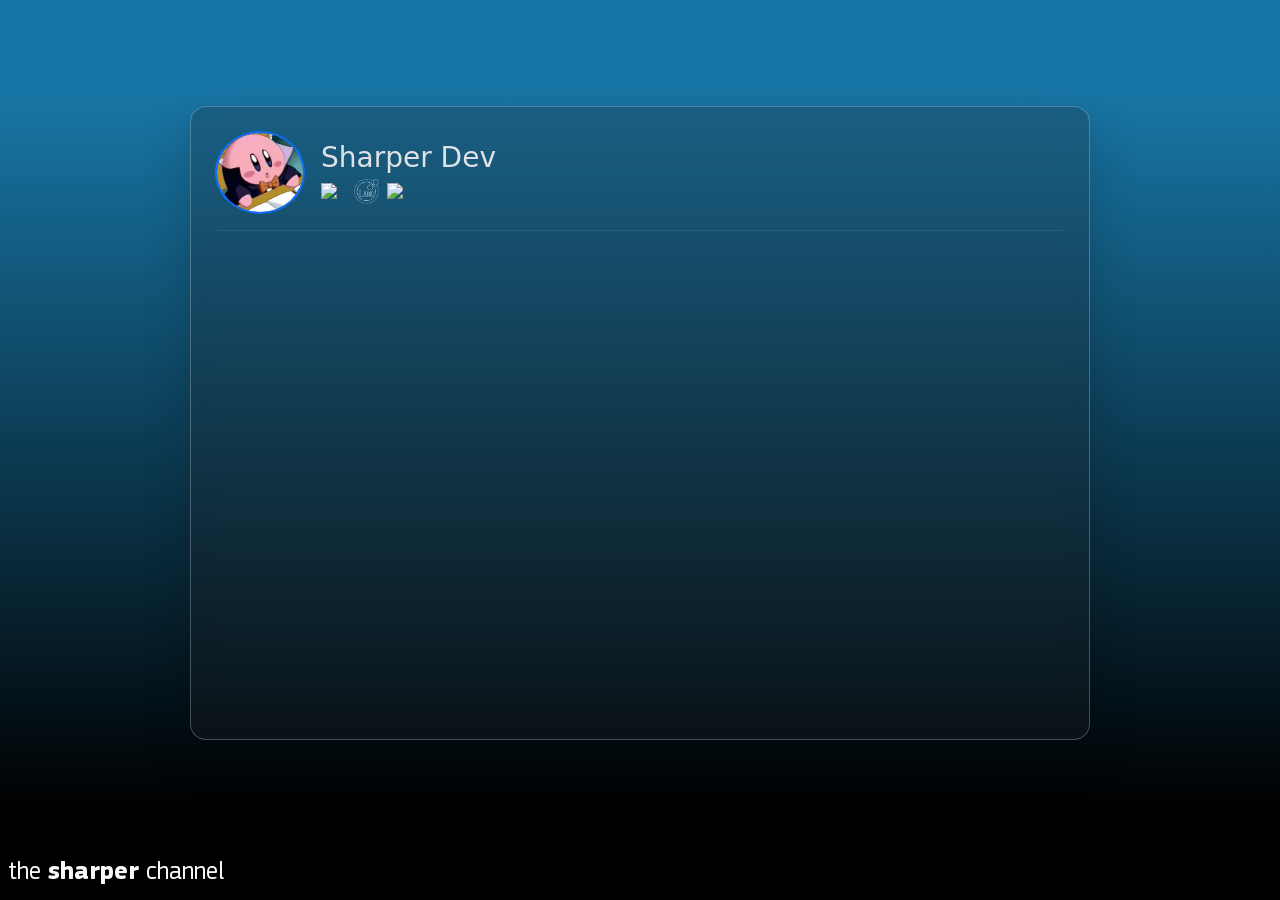
==== index.html @ 9960e6c8 "Refresh portfolio landing page styling" ====
<!--By Sharper Dev-->
<!DOCTYPE html>
<html lang="pt-br" data-bs-theme="dark">

<head>
  <title>the sharper channel</title>
  <meta charset="UTF-8"/>
  <meta name="description" content="Sharper Dev Portfolio">
  <meta name="keywords" content="Guilherme Sena, SharperDev, Sharper-Dev, Game Dev, Unity, C#, Desenvolvedor de Jogos, Blender, FamiStudio, Lua">
  <meta name="author" content="Guilherme Sena (SharperDev)">
  <meta name="viewport" content="width=device-width, initial-scale=1.0" />
  
  <link rel="shortcut icon" href="favicon.ico" type="image/x-icon" />
  <link rel="stylesheet" href="./css/style.css">
  <script src="./js/language.js"></script> 
  
  <link href="https://cdn.jsdelivr.net/npm/bootstrap@5.3.8/dist/css/bootstrap.min.css" rel="stylesheet" integrity="sha384-sRIl4kxILFvY47J16cr9ZwB07vP4J8+LH7qKQnuqkuIAvNWLzeN8tE5YBujZqJLB" crossorigin="anonymous">
  <script src="https://cdn.jsdelivr.net/npm/bootstrap@5.3.8/dist/js/bootstrap.bundle.min.js" integrity="sha384-FKyoEForCGlyvwx9Hj09JcYn3nv7wiPVlz7YYwJrWVcXK/BmnVDxM+D2scQbITxI" crossorigin="anonymous"></script>
  <link rel="stylesheet" href="https://cdn.jsdelivr.net/npm/bootstrap-icons@1.11.1/font/bootstrap-icons.css" />  
</head>

<body class="text-light d-flex flex-column vh-100 m-0">
    <main class="flex-grow-1 d-flex justify-content-center align-items-center">
        <div class="card main-card glass-card w-75 h-75 bg-dark bg-opacity-25 border border-light border-opacity-25 rounded-4 shadow-lg">
            <div class="card-body p-4">
                <div class="d-flex align-items-center gap-3">
                    <img src="images/profile.png" alt="Profile Photo" class="rounded-circle border border-primary border-2" width="90">
                    <div class="d-flex flex-column">
                        <h1 class="m-0 fs-3">Sharper Dev</h1>
                        <div class="d-flex gap-2 align-items-center mt-1">
                            <img src="images/Unity.png" class="" width="25">
                            <img src="images/lua_line.png" class="" width="25">
                            <img src="images/csharp.png" class="" width="25">
                        </div>
                    </div>
                </div>
                <hr class="border-light border-opacity-25">
            </div>
        </div>
    </main>
    
    <footer class="py-2">
        <p class="m-0 px-2 footer-text">the <span class="footer-name">sharper</span> channel</p>
    </footer>
</body>

</html>
---- css/style.css ----
@font-face {
	font-family: 'PFSquareSansPro';
	src: url('../fonts/PFSquareSansPro-Regular.woff2') format('woff2');
	font-weight: normal;
    font-style: normal;
    font-display: swap;
}
@font-face {
	font-family: 'PFSquareSansProBold';
	src: url('../fonts/PFSquareSansPro-Bold.woff2') format('woff2');
	font-weight: normal;
    font-style: normal;
    font-display: swap;
}
body {
    background:
    linear-gradient(to bottom, #1876a6 0%, #1876a6 10%, #000000 90%);
}
.glass-card {
    backdrop-filter: blur(12px);
    -webkit-backdrop-filter: blur(12px);
}
.profile-img {
    width: 90px;
}

.main-card {
    max-width: 900px;
    max-height: 900px;
}

.footer-text {
    font-family: 'PFSquareSansPro', sans-serif;
    font-size: clamp(1rem, 2vw, 2rem);
}
.footer-name {
    font-family: 'PFSquareSansProBold', sans-serif;
    font-size: clamp(1rem, 2vw, 2rem);
}
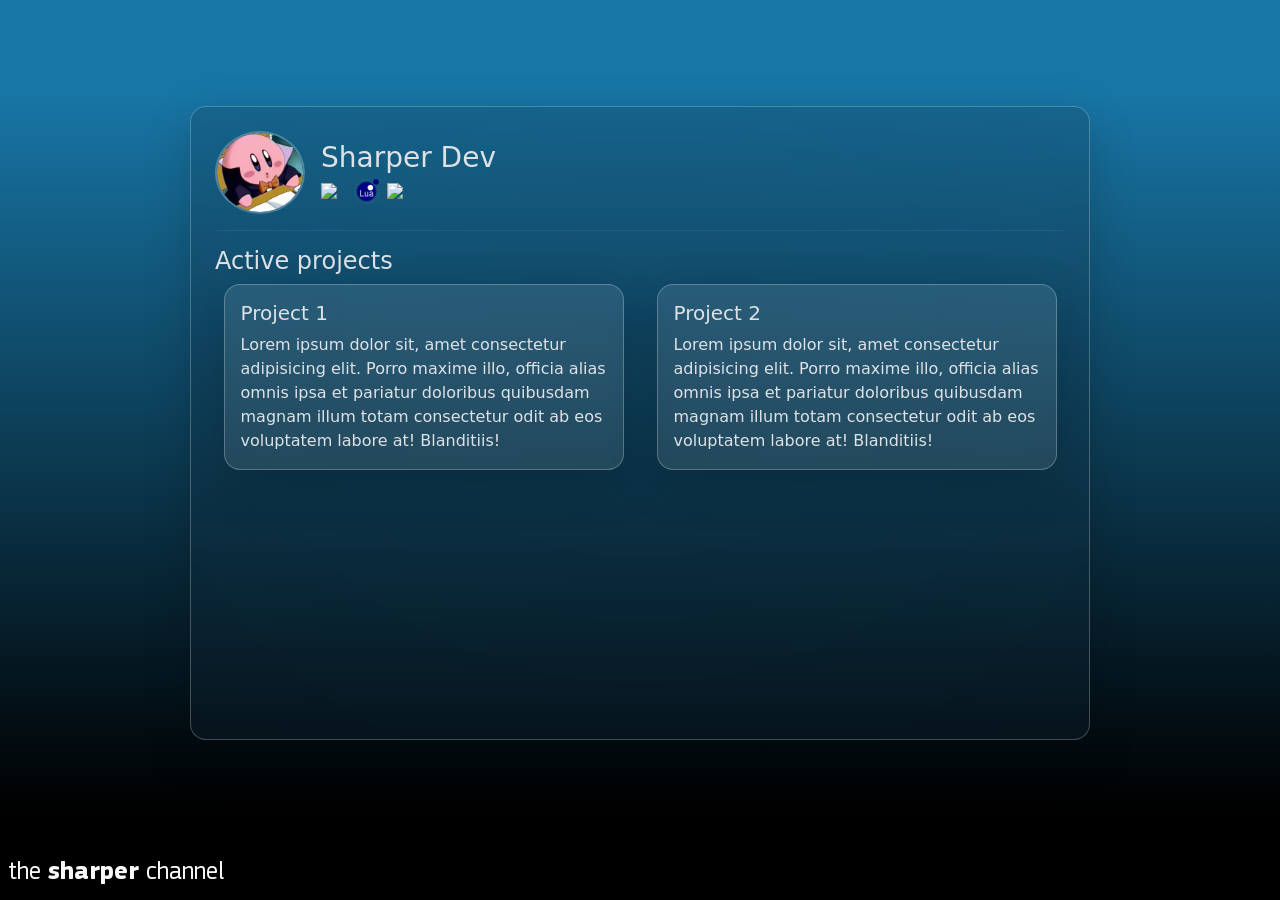
==== commit 05b6e58a: "Add project cards" ====
--- a/index.html
+++ b/index.html
@@ -21,22 +21,46 @@
 
 <body class="text-light d-flex flex-column vh-100 m-0">
     <main class="flex-grow-1 d-flex justify-content-center align-items-center">
-        <div class="card main-card glass-card w-75 h-75 bg-dark bg-opacity-25 border border-light border-opacity-25 rounded-4 shadow-lg">
+        <!--Main card-->
+        <div class="card main-card glass-card w-75 bg-dark bg-opacity-10 border border-light border-opacity-25 rounded-4 shadow-lg">
             <div class="card-body p-4">
+                <!--Card header-->
                 <div class="d-flex align-items-center gap-3">
-                    <img src="images/profile.png" alt="Profile Photo" class="rounded-circle border border-primary border-2" width="90">
+                    <img src="images/profile.png" alt="Profile Photo" class="rounded-circle border border-light border-opacity-25 border-2" width="90">
                     <div class="d-flex flex-column">
                         <h1 class="m-0 fs-3">Sharper Dev</h1>
                         <div class="d-flex gap-2 align-items-center mt-1">
                             <img src="images/Unity.png" class="" width="25">
-                            <img src="images/lua_line.png" class="" width="25">
+                            <img src="images/lua.webp" class="" width="25">
                             <img src="images/csharp.png" class="" width="25">
                         </div>
                     </div>
                 </div>
+                <!--end Card Header-->
                 <hr class="border-light border-opacity-25">
+
+                <!--Projects-->
+                <div class="">
+                    <h2 class="fs-4">Active projects</h2>
+                    <div class="d-flex flex-wrap gap-3 align-items-center justify-content-around">
+                        <div class="card glass-card bg-light bg-opacity-10 border border-light border-opacity-25 rounded-4 shadow-lg" style="width: 25rem;">
+                          <div class="card-body">
+                            <h5 class="card-title">Project 1</h5>
+                            <p class="card-text">Lorem ipsum dolor sit, amet consectetur adipisicing elit. Porro maxime illo, officia alias omnis ipsa et pariatur doloribus quibusdam magnam illum totam consectetur odit ab eos voluptatem labore at! Blanditiis!</p>
+                          </div>
+                        </div>
+                        <div class="card glass-card bg-light bg-opacity-10 border border-light border-opacity-25 rounded-4 shadow-lg" style="width: 25rem;">
+                          <div class="card-body">
+                            <h5 class="card-title">Project 2</h5>
+                            <p class="card-text">Lorem ipsum dolor sit, amet consectetur adipisicing elit. Porro maxime illo, officia alias omnis ipsa et pariatur doloribus quibusdam magnam illum totam consectetur odit ab eos voluptatem labore at! Blanditiis!</p>
+                          </div>
+                        </div>
+                    </div>
+                </div>
+                <!--end Projects-->
             </div>
         </div>
+        <!--end Main card-->
     </main>
     
     <footer class="py-2">
--- a/css/style.css
+++ b/css/style.css
@@ -17,8 +17,8 @@
     linear-gradient(to bottom, #1876a6 0%, #1876a6 10%, #000000 90%);
 }
 .glass-card {
-    backdrop-filter: blur(12px);
-    -webkit-backdrop-filter: blur(12px);
+    backdrop-filter: blur(1000px);
+    -webkit-backdrop-filter: blur(10px);
 }
 .profile-img {
     width: 90px;
@@ -26,7 +26,7 @@
 
 .main-card {
     max-width: 900px;
-    max-height: 900px;
+    min-height: 75%;
 }
 
 .footer-text {
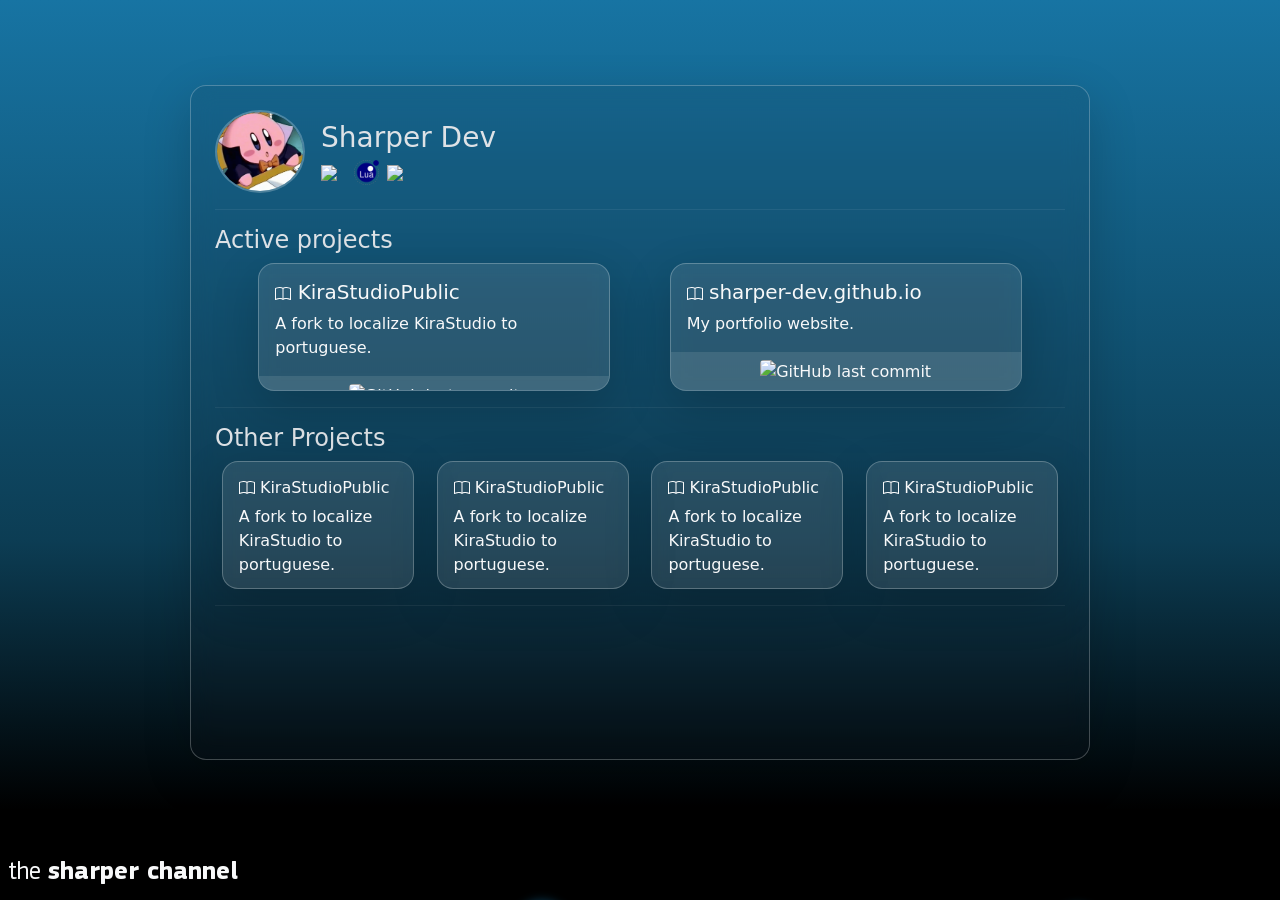
==== commit 3e275e1e: "Refresh portfolio styling and project cards Add animated bubbles, Wii-style cursors, glass-card effe" ====
--- a/index.html
+++ b/index.html
@@ -9,17 +9,32 @@
   <meta name="keywords" content="Guilherme Sena, SharperDev, Sharper-Dev, Game Dev, Unity, C#, Desenvolvedor de Jogos, Blender, FamiStudio, Lua">
   <meta name="author" content="Guilherme Sena (SharperDev)">
   <meta name="viewport" content="width=device-width, initial-scale=1.0" />
-  
-  <link rel="shortcut icon" href="favicon.ico" type="image/x-icon" />
+
+  <link rel="shortcut icon" href="icon.png" type="image/x-icon" />
   <link rel="stylesheet" href="./css/style.css">
-  <script src="./js/language.js"></script> 
-  
+  <script src="./js/language.js"></script>
+
   <link href="https://cdn.jsdelivr.net/npm/bootstrap@5.3.8/dist/css/bootstrap.min.css" rel="stylesheet" integrity="sha384-sRIl4kxILFvY47J16cr9ZwB07vP4J8+LH7qKQnuqkuIAvNWLzeN8tE5YBujZqJLB" crossorigin="anonymous">
   <script src="https://cdn.jsdelivr.net/npm/bootstrap@5.3.8/dist/js/bootstrap.bundle.min.js" integrity="sha384-FKyoEForCGlyvwx9Hj09JcYn3nv7wiPVlz7YYwJrWVcXK/BmnVDxM+D2scQbITxI" crossorigin="anonymous"></script>
-  <link rel="stylesheet" href="https://cdn.jsdelivr.net/npm/bootstrap-icons@1.11.1/font/bootstrap-icons.css" />  
+  <link rel="stylesheet" href="https://cdn.jsdelivr.net/npm/bootstrap-icons@1.11.1/font/bootstrap-icons.css" />
 </head>
 
-<body class="text-light d-flex flex-column vh-100 m-0">
+<body class="text-light d-flex flex-column min-vh-100 m-0 position-relative">
+    <div class="bubbles-container">
+        <div class="bubble" style="--size: 40px; --left: 10%; --duration: 8s; --delay: 0s;"></div>
+        <div class="bubble" style="--size: 20px; --left: 25%; --duration: 6s; --delay: 2s;"></div>
+        <div class="bubble" style="--size: 60px; --left: 40%; --duration: 10s; --delay: 1s;"></div>
+        <div class="bubble" style="--size: 30px; --left: 60%; --duration: 7s; --delay: 3s;"></div>
+        <div class="bubble" style="--size: 50px; --left: 75%; --duration: 9s; --delay: 0.5s;"></div>
+        <div class="bubble" style="--size: 25px; --left: 90%; --duration: 5s; --delay: 4s;"></div>
+       
+        <div class="bubble" style="--size: 35px; --left: 15%; --duration: 7.5s; --delay: 1.5s;"></div>
+        <div class="bubble" style="--size: 15px; --left: 35%; --duration: 5.5s; --delay: 3.5s;"></div>
+        <div class="bubble" style="--size: 45px; --left: 50%; --duration: 8.5s; --delay: 2.2s;"></div>
+        <div class="bubble" style="--size: 22px; --left: 68%; --duration: 6.5s; --delay: 0.8s;"></div>
+        <div class="bubble" style="--size: 55px; --left: 82%; --duration: 11s; --delay: 2.7s;"></div>
+        <div class="bubble" style="--size: 18px; --left: 95%; --duration: 4.8s; --delay: 1.2s;"></div>
+    </div>
     <main class="flex-grow-1 d-flex justify-content-center align-items-center">
         <!--Main card-->
         <div class="card main-card glass-card w-75 bg-dark bg-opacity-10 border border-light border-opacity-25 rounded-4 shadow-lg">
@@ -30,42 +45,130 @@
                     <div class="d-flex flex-column">
                         <h1 class="m-0 fs-3">Sharper Dev</h1>
                         <div class="d-flex gap-2 align-items-center mt-1">
-                            <img src="images/Unity.png" class="" width="25">
-                            <img src="images/lua.webp" class="" width="25">
-                            <img src="images/csharp.png" class="" width="25">
+                            <img src="images/Unity.png" class="sinemation" style="--delay: 0s;" width="25">
+                            <img src="images/lua.webp" class="sinemation" style="--delay: 0.3s;" width="25">
+                            <img src="images/csharp.png" class="sinemation" style="--delay: 0.5s;"width="25">
                         </div>
                     </div>
                 </div>
                 <!--end Card Header-->
                 <hr class="border-light border-opacity-25">
 
-                <!--Projects-->
+                <!--Active Projects-->
                 <div class="">
                     <h2 class="fs-4">Active projects</h2>
-                    <div class="d-flex flex-wrap gap-3 align-items-center justify-content-around">
-                        <div class="card glass-card bg-light bg-opacity-10 border border-light border-opacity-25 rounded-4 shadow-lg" style="width: 25rem;">
-                          <div class="card-body">
-                            <h5 class="card-title">Project 1</h5>
-                            <p class="card-text">Lorem ipsum dolor sit, amet consectetur adipisicing elit. Porro maxime illo, officia alias omnis ipsa et pariatur doloribus quibusdam magnam illum totam consectetur odit ab eos voluptatem labore at! Blanditiis!</p>
-                          </div>
+                    <div class="d-flex flex-wrap gap-3 align-items-center justify-content-evenly">
+                        <!--Project 1 Card-->
+                        <div class="card glass-card project-card bg-light bg-opacity-10 border border-light border-opacity-25 rounded-4 shadow-lg overflow-hidden position-relative" style="width: 22rem; height: 8rem;">
+                            <a href="https://github.com/Sharper-Dev/KiraStudioPublic" target="_blank" class="project-link text-decoration-none text-light stretched-link d-flex flex-column h-100">
+                                <div class="card-body d-flex flex-column p-0">
+                                  <div class="p-3">
+                                      <h5 class="card-title"><svg xmlns="http://www.w3.org/2000/svg" width="16" height="16" fill="currentColor" class="bi bi-book" viewBox="0 0 16 16">
+                                        <path d="M1 2.828c.885-.37 2.154-.769 3.388-.893 1.33-.134 2.458.063 3.112.752v9.746c-.935-.53-2.12-.603-3.213-.493-1.18.12-2.37.461-3.287.811zm7.5-.141c.654-.689 1.782-.886 3.112-.752 1.234.124 2.503.523 3.388.893v9.923c-.918-.35-2.107-.692-3.287-.81-1.094-.111-2.278-.039-3.213.492zM8 1.783C7.015.936 5.587.81 4.287.94c-1.514.153-3.042.672-3.994 1.105A.5.5 0 0 0 0 2.5v11a.5.5 0 0 0 .707.455c.882-.4 2.303-.881 3.68-1.02 1.409-.142 2.59.087 3.223.877a.5.5 0 0 0 .78 0c.633-.79 1.814-1.019 3.222-.877 1.378.139 2.8.62 3.681 1.02A.5.5 0 0 0 16 13.5v-11a.5.5 0 0 0-.293-.455c-.952-.433-2.48-.952-3.994-1.105C10.413.809 8.985.936 8 1.783"/>
+                                      </svg> KiraStudioPublic</h5>
+                                      <p class="card-text">A fork to localize KiraStudio to portuguese.</p>
+                                  </div>
+                                  <div class="mt-auto bg-white bg-opacity-10 py-2 px-3 d-flex align-items-center justify-content-center rounded-bottom-4">
+                                        <img class="rounded-1" alt="GitHub last commit" src="https://img.shields.io/github/last-commit/Sharper-Dev/KiraStudioPublic/main?style=for-the-badge&color=FFFFFF">
+                                  </div>
+                                </div>
+                            </a>
                         </div>
-                        <div class="card glass-card bg-light bg-opacity-10 border border-light border-opacity-25 rounded-4 shadow-lg" style="width: 25rem;">
-                          <div class="card-body">
-                            <h5 class="card-title">Project 2</h5>
-                            <p class="card-text">Lorem ipsum dolor sit, amet consectetur adipisicing elit. Porro maxime illo, officia alias omnis ipsa et pariatur doloribus quibusdam magnam illum totam consectetur odit ab eos voluptatem labore at! Blanditiis!</p>
-                          </div>
+                        <!--end Project 1 Card-->
+
+                        <!--Project 2 Card-->
+                        <div class="card glass-card project-card bg-light bg-opacity-10 border border-light border-opacity-25 rounded-4 shadow-lg overflow-hidden position-relative" style="width: 22rem; height: 8rem;">
+                            <a href="https://github.com/Sharper-Dev/sharper-dev.github.io" target="_blank" class="project-link text-decoration-none text-light stretched-link d-flex flex-column h-100">
+                                <div class="card-body d-flex flex-column p-0">
+                                  <div class="p-3">
+                                      <h5 class="card-title"><svg xmlns="http://www.w3.org/2000/svg" width="16" height="16" fill="currentColor" class="bi bi-book" viewBox="0 0 16 16">
+                                        <path d="M1 2.828c.885-.37 2.154-.769 3.388-.893 1.33-.134 2.458.063 3.112.752v9.746c-.935-.53-2.12-.603-3.213-.493-1.18.12-2.37.461-3.287.811zm7.5-.141c.654-.689 1.782-.886 3.112-.752 1.234.124 2.503.523 3.388.893v9.923c-.918-.35-2.107-.692-3.287-.81-1.094-.111-2.278-.039-3.213.492zM8 1.783C7.015.936 5.587.81 4.287.94c-1.514.153-3.042.672-3.994 1.105A.5.5 0 0 0 0 2.5v11a.5.5 0 0 0 .707.455c.882-.4 2.303-.881 3.68-1.02 1.409-.142 2.59.087 3.223.877a.5.5 0 0 0 .78 0c.633-.79 1.814-1.019 3.222-.877 1.378.139 2.8.62 3.681 1.02A.5.5 0 0 0 16 13.5v-11a.5.5 0 0 0-.293-.455c-.952-.433-2.48-.952-3.994-1.105C10.413.809 8.985.936 8 1.783"/>
+                                      </svg> sharper-dev.github.io</h5>
+                                      <p class="card-text">My portfolio website.</p>
+                                  </div>
+                                  <div class="mt-auto bg-white bg-opacity-10 py-2 px-3 d-flex align-items-center justify-content-center rounded-bottom-4">
+                                        <img class="rounded-1" alt="GitHub last commit" src="https://img.shields.io/github/last-commit/Sharper-Dev/sharper-dev.github.io/dev?style=for-the-badge&color=FFFFFF">
+                                  </div>
+                                </div>
+                            </a>
                         </div>
+                        <!--end Project 2 Card-->
                     </div>
                 </div>
-                <!--end Projects-->
+                <!--end Active Projects-->
+                <hr class="border-light border-opacity-25">
+                <!--Other Projects-->
+                <div class="mt-3">
+                    <h2 class="fs-4">Other Projects</h2>
+                    <div class="d-flex flex-wrap gap-3 align-items-center justify-content-evenly">
+                        <!--Project 1 Card-->
+                        <div class="card glass-card project-card bg-light bg-opacity-10 border border-light border-opacity-25 rounded-4 shadow-lg overflow-hidden position-relative" style="width: 12rem; height: 8rem;">
+                            <a href="https://github.com/Sharper-Dev/KiraStudioPublic" target="_blank" class="project-link text-decoration-none text-light stretched-link d-flex flex-column h-100">
+                                <div class="card-body d-flex flex-column p-0">
+                                  <div class="p-3">
+                                      <h5 class="card-title fs-6"><svg xmlns="http://www.w3.org/2000/svg" width="16" height="16" fill="currentColor" class="bi bi-book" viewBox="0 0 16 16">
+                                        <path d="M1 2.828c.885-.37 2.154-.769 3.388-.893 1.33-.134 2.458.063 3.112.752v9.746c-.935-.53-2.12-.603-3.213-.493-1.18.12-2.37.461-3.287.811zm7.5-.141c.654-.689 1.782-.886 3.112-.752 1.234.124 2.503.523 3.388.893v9.923c-.918-.35-2.107-.692-3.287-.81-1.094-.111-2.278-.039-3.213.492zM8 1.783C7.015.936 5.587.81 4.287.94c-1.514.153-3.042.672-3.994 1.105A.5.5 0 0 0 0 2.5v11a.5.5 0 0 0 .707.455c.882-.4 2.303-.881 3.68-1.02 1.409-.142 2.59.087 3.223.877a.5.5 0 0 0 .78 0c.633-.79 1.814-1.019 3.222-.877 1.378.139 2.8.62 3.681 1.02A.5.5 0 0 0 16 13.5v-11a.5.5 0 0 0-.293-.455c-.952-.433-2.48-.952-3.994-1.105C10.413.809 8.985.936 8 1.783"/>
+                                      </svg> KiraStudioPublic</h5>
+                                      <p class="card-text">A fork to localize KiraStudio to portuguese.</p>
+                                  </div>
+                                </div>
+                            </a>
+                        </div>
+                        <!--end Project 1 Card-->
+                        <!--Project 1 Card-->
+                        <div class="card glass-card project-card bg-light bg-opacity-10 border border-light border-opacity-25 rounded-4 shadow-lg overflow-hidden position-relative" style="width: 12rem; height: 8rem;">
+                            <a href="https://github.com/Sharper-Dev/KiraStudioPublic" target="_blank" class="project-link text-decoration-none text-light stretched-link d-flex flex-column h-100">
+                                <div class="card-body d-flex flex-column p-0">
+                                  <div class="p-3">
+                                      <h5 class="card-title fs-6"><svg xmlns="http://www.w3.org/2000/svg" width="16" height="16" fill="currentColor" class="bi bi-book" viewBox="0 0 16 16">
+                                        <path d="M1 2.828c.885-.37 2.154-.769 3.388-.893 1.33-.134 2.458.063 3.112.752v9.746c-.935-.53-2.12-.603-3.213-.493-1.18.12-2.37.461-3.287.811zm7.5-.141c.654-.689 1.782-.886 3.112-.752 1.234.124 2.503.523 3.388.893v9.923c-.918-.35-2.107-.692-3.287-.81-1.094-.111-2.278-.039-3.213.492zM8 1.783C7.015.936 5.587.81 4.287.94c-1.514.153-3.042.672-3.994 1.105A.5.5 0 0 0 0 2.5v11a.5.5 0 0 0 .707.455c.882-.4 2.303-.881 3.68-1.02 1.409-.142 2.59.087 3.223.877a.5.5 0 0 0 .78 0c.633-.79 1.814-1.019 3.222-.877 1.378.139 2.8.62 3.681 1.02A.5.5 0 0 0 16 13.5v-11a.5.5 0 0 0-.293-.455c-.952-.433-2.48-.952-3.994-1.105C10.413.809 8.985.936 8 1.783"/>
+                                      </svg> KiraStudioPublic</h5>
+                                      <p class="card-text">A fork to localize KiraStudio to portuguese.</p>
+                                  </div>
+                                </div>
+                            </a>
+                        </div>
+                        <!--end Project 1 Card-->
+                        <!--Project 1 Card-->
+                        <div class="card glass-card project-card bg-light bg-opacity-10 border border-light border-opacity-25 rounded-4 shadow-lg overflow-hidden position-relative" style="width: 12rem; height: 8rem;">
+                            <a href="https://github.com/Sharper-Dev/KiraStudioPublic" target="_blank" class="project-link text-decoration-none text-light stretched-link d-flex flex-column h-100">
+                                <div class="card-body d-flex flex-column p-0">
+                                  <div class="p-3">
+                                      <h5 class="card-title fs-6"><svg xmlns="http://www.w3.org/2000/svg" width="16" height="16" fill="currentColor" class="bi bi-book" viewBox="0 0 16 16">
+                                        <path d="M1 2.828c.885-.37 2.154-.769 3.388-.893 1.33-.134 2.458.063 3.112.752v9.746c-.935-.53-2.12-.603-3.213-.493-1.18.12-2.37.461-3.287.811zm7.5-.141c.654-.689 1.782-.886 3.112-.752 1.234.124 2.503.523 3.388.893v9.923c-.918-.35-2.107-.692-3.287-.81-1.094-.111-2.278-.039-3.213.492zM8 1.783C7.015.936 5.587.81 4.287.94c-1.514.153-3.042.672-3.994 1.105A.5.5 0 0 0 0 2.5v11a.5.5 0 0 0 .707.455c.882-.4 2.303-.881 3.68-1.02 1.409-.142 2.59.087 3.223.877a.5.5 0 0 0 .78 0c.633-.79 1.814-1.019 3.222-.877 1.378.139 2.8.62 3.681 1.02A.5.5 0 0 0 16 13.5v-11a.5.5 0 0 0-.293-.455c-.952-.433-2.48-.952-3.994-1.105C10.413.809 8.985.936 8 1.783"/>
+                                      </svg> KiraStudioPublic</h5>
+                                      <p class="card-text">A fork to localize KiraStudio to portuguese.</p>
+                                  </div>
+                                </div>
+                            </a>
+                        </div>
+                        <!--end Project 1 Card-->
+                        <!--Project 1 Card-->
+                        <div class="card glass-card project-card bg-light bg-opacity-10 border border-light border-opacity-25 rounded-4 shadow-lg overflow-hidden position-relative" style="width: 12rem; height: 8rem;">
+                            <a href="https://github.com/Sharper-Dev/KiraStudioPublic" target="_blank" class="project-link text-decoration-none text-light stretched-link d-flex flex-column h-100">
+                                <div class="card-body d-flex flex-column p-0">
+                                  <div class="p-3">
+                                      <h5 class="card-title fs-6"><svg xmlns="http://www.w3.org/2000/svg" width="16" height="16" fill="currentColor" class="bi bi-book" viewBox="0 0 16 16">
+                                        <path d="M1 2.828c.885-.37 2.154-.769 3.388-.893 1.33-.134 2.458.063 3.112.752v9.746c-.935-.53-2.12-.603-3.213-.493-1.18.12-2.37.461-3.287.811zm7.5-.141c.654-.689 1.782-.886 3.112-.752 1.234.124 2.503.523 3.388.893v9.923c-.918-.35-2.107-.692-3.287-.81-1.094-.111-2.278-.039-3.213.492zM8 1.783C7.015.936 5.587.81 4.287.94c-1.514.153-3.042.672-3.994 1.105A.5.5 0 0 0 0 2.5v11a.5.5 0 0 0 .707.455c.882-.4 2.303-.881 3.68-1.02 1.409-.142 2.59.087 3.223.877a.5.5 0 0 0 .78 0c.633-.79 1.814-1.019 3.222-.877 1.378.139 2.8.62 3.681 1.02A.5.5 0 0 0 16 13.5v-11a.5.5 0 0 0-.293-.455c-.952-.433-2.48-.952-3.994-1.105C10.413.809 8.985.936 8 1.783"/>
+                                      </svg> KiraStudioPublic</h5>
+                                      <p class="card-text">A fork to localize KiraStudio to portuguese.</p>
+                                  </div>
+                                </div>
+                            </a>
+                        </div>
+                        <!--end Project 1 Card-->
+                    </div>
+                </div>
+                <!--end Other Projects-->
+                <hr class="border-light border-opacity-25">
             </div>
         </div>
         <!--end Main card-->
     </main>
-    
+
     <footer class="py-2">
-        <p class="m-0 px-2 footer-text">the <span class="footer-name">sharper</span> channel</p>
+        <p class="m-0 px-2 footer-text">the <span class="footer-name">sharper channel</span></p>
     </footer>
 </body>
 
-</html>+</html>
--- a/css/style.css
+++ b/css/style.css
@@ -12,13 +12,32 @@
     font-style: normal;
     font-display: swap;
 }
+
 body {
+    cursor: url('../cursors/wii_cursor.cur'), default;
+    background-attachment: fixed;
     background:
-    linear-gradient(to bottom, #1876a6 0%, #1876a6 10%, #000000 90%);
+    linear-gradient(to bottom, #1774a3 0%, #0c3d54 60%, #000000 90%);
 }
 .glass-card {
-    backdrop-filter: blur(1000px);
-    -webkit-backdrop-filter: blur(10px);
+    background: rgba(15, 45, 75, 0.35) !important;
+    backdrop-filter: blur(12px);
+    -webkit-backdrop-filter: blur(12px);
+}
+
+.project-card {
+    transition: transform 0.3s ease, box-shadow 0.3s ease, background-color 0.3s ease;    
+}
+
+.project-link {
+    cursor: url('../cursors/wii_cursor_open.cur'), pointer;
+}
+
+.project-card:hover {
+    transform: scale(1.02);
+    transform: translateY(-5px); /* Move o card levemente para cima */
+        box-shadow: 0 1rem 3rem rgba(0, 0, 0, 0.3) !important; /* Aumenta a sombra */
+        background-color: rgba(255, 255, 255, 0.15) !important;
 }
 .profile-img {
     width: 90px;
@@ -26,7 +45,7 @@
 
 .main-card {
     max-width: 900px;
-    min-height: 75%;
+    min-height: 75vh;
 }
 
 .footer-text {
@@ -36,4 +55,66 @@
 .footer-name {
     font-family: 'PFSquareSansProBold', sans-serif;
     font-size: clamp(1rem, 2vw, 2rem);
-}+}
+
+.bubbles-container {
+    position: absolute;
+    width: 100%;
+    height: 100%;
+    top: 0;
+    left: 0;
+    overflow: hidden;
+    z-index: -1;
+    pointer-events: none;
+}
+
+.bubble {
+    position: absolute;
+    bottom: -60px;
+    width: var(--size);
+    height: var(--size);
+    left: var(--left);
+    background: radial-gradient(circle at 30% 30%, rgba(255, 255, 255, 0.4) 0%, rgba(31, 172, 250, 0.15) 40%, rgba(15, 105, 170, 0.3) 100%);
+    border: none;
+    border-radius: 50%;
+    box-shadow: inset 0 0 12px rgba(255, 255, 255, 0.8),
+                inset -8px -8px 16px rgba(10, 95, 160, 0.6),
+                0 0 10px rgba(31, 172, 250, 0.3);
+    animation: rise var(--duration) infinite ease-in-out;
+    animation-delay: var(--delay);
+}
+
+@keyframes rise {
+    0% {
+        transform: translateY(0) scale(1);
+        opacity: 0;
+    }
+    20% {
+        opacity: 0.6;
+    }
+    80% {
+        opacity: 0.6;
+    }
+    100% {
+        transform: translateY(-130vh) translateX(20px) scale(1.05);
+        opacity: 0;
+    }
+}
+
+.sinemation {
+    transform: translateY(2px);
+    animation: floating 3s infinite ease-in-out;
+    animation-delay: var(--delay);
+}
+
+@keyframes floating {
+    0%{
+        transform: translateY(2px);
+    }
+    50% {
+        transform: translateY(-2px);
+    }
+    100% {
+        transform: translateY(2px);
+    }
+}
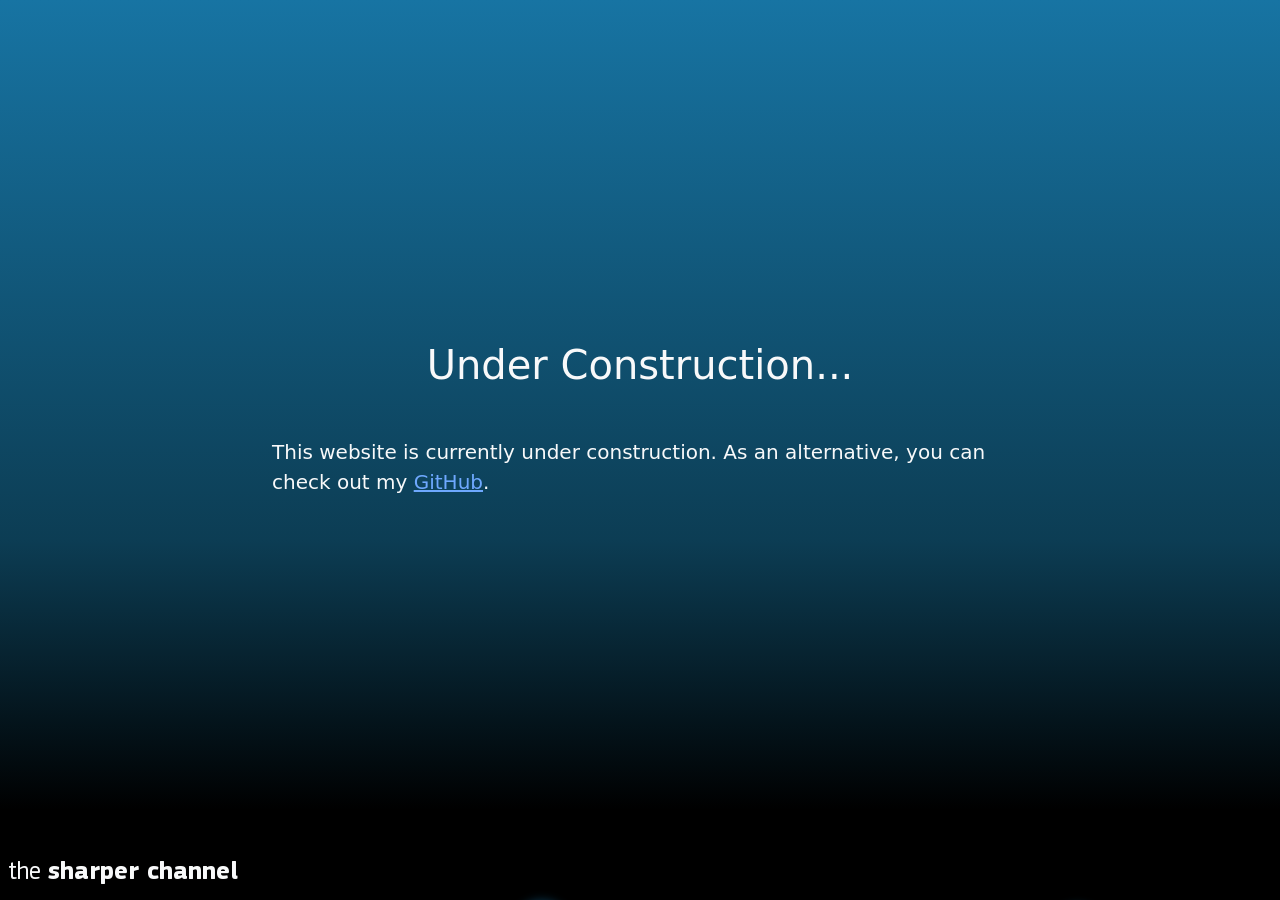
==== commit 88de3034: "Update to under construction" ====
--- a/index.html
+++ b/index.html
@@ -36,134 +36,19 @@
         <div class="bubble" style="--size: 18px; --left: 95%; --duration: 4.8s; --delay: 1.2s;"></div>
     </div>
     <main class="flex-grow-1 d-flex justify-content-center align-items-center">
-        <!--Main card-->
-        <div class="card main-card glass-card w-75 bg-dark bg-opacity-10 border border-light border-opacity-25 rounded-4 shadow-lg">
-            <div class="card-body p-4">
-                <!--Card header-->
-                <div class="d-flex align-items-center gap-3">
-                    <img src="images/profile.png" alt="Profile Photo" class="rounded-circle border border-light border-opacity-25 border-2" width="90">
-                    <div class="d-flex flex-column">
-                        <h1 class="m-0 fs-3">Sharper Dev</h1>
-                        <div class="d-flex gap-2 align-items-center mt-1">
-                            <img src="images/Unity.png" class="sinemation" style="--delay: 0s;" width="25">
-                            <img src="images/lua.webp" class="sinemation" style="--delay: 0.3s;" width="25">
-                            <img src="images/csharp.png" class="sinemation" style="--delay: 0.5s;"width="25">
-                        </div>
-                    </div>
+        <div class="container">
+              <div class="row">
+                <div class="col-8 mx-auto">
+                  <h1 class="text-center mt-3 rounded-5">
+                      Under Construction...
+                  </h1>
+                  <p class="lead justify-content-center pb-2 mt-5">
+                      This website is currently under construction.
+                      As an alternative, you can check out my <a href="https://github.com/Sharper-Dev">GitHub</a>.
+                  </p>
                 </div>
-                <!--end Card Header-->
-                <hr class="border-light border-opacity-25">
-
-                <!--Active Projects-->
-                <div class="">
-                    <h2 class="fs-4">Active projects</h2>
-                    <div class="d-flex flex-wrap gap-3 align-items-center justify-content-evenly">
-                        <!--Project 1 Card-->
-                        <div class="card glass-card project-card bg-light bg-opacity-10 border border-light border-opacity-25 rounded-4 shadow-lg overflow-hidden position-relative" style="width: 22rem; height: 8rem;">
-                            <a href="https://github.com/Sharper-Dev/KiraStudioPublic" target="_blank" class="project-link text-decoration-none text-light stretched-link d-flex flex-column h-100">
-                                <div class="card-body d-flex flex-column p-0">
-                                  <div class="p-3">
-                                      <h5 class="card-title"><svg xmlns="http://www.w3.org/2000/svg" width="16" height="16" fill="currentColor" class="bi bi-book" viewBox="0 0 16 16">
-                                        <path d="M1 2.828c.885-.37 2.154-.769 3.388-.893 1.33-.134 2.458.063 3.112.752v9.746c-.935-.53-2.12-.603-3.213-.493-1.18.12-2.37.461-3.287.811zm7.5-.141c.654-.689 1.782-.886 3.112-.752 1.234.124 2.503.523 3.388.893v9.923c-.918-.35-2.107-.692-3.287-.81-1.094-.111-2.278-.039-3.213.492zM8 1.783C7.015.936 5.587.81 4.287.94c-1.514.153-3.042.672-3.994 1.105A.5.5 0 0 0 0 2.5v11a.5.5 0 0 0 .707.455c.882-.4 2.303-.881 3.68-1.02 1.409-.142 2.59.087 3.223.877a.5.5 0 0 0 .78 0c.633-.79 1.814-1.019 3.222-.877 1.378.139 2.8.62 3.681 1.02A.5.5 0 0 0 16 13.5v-11a.5.5 0 0 0-.293-.455c-.952-.433-2.48-.952-3.994-1.105C10.413.809 8.985.936 8 1.783"/>
-                                      </svg> KiraStudioPublic</h5>
-                                      <p class="card-text">A fork to localize KiraStudio to portuguese.</p>
-                                  </div>
-                                  <div class="mt-auto bg-white bg-opacity-10 py-2 px-3 d-flex align-items-center justify-content-center rounded-bottom-4">
-                                        <img class="rounded-1" alt="GitHub last commit" src="https://img.shields.io/github/last-commit/Sharper-Dev/KiraStudioPublic/main?style=for-the-badge&color=FFFFFF">
-                                  </div>
-                                </div>
-                            </a>
-                        </div>
-                        <!--end Project 1 Card-->
-
-                        <!--Project 2 Card-->
-                        <div class="card glass-card project-card bg-light bg-opacity-10 border border-light border-opacity-25 rounded-4 shadow-lg overflow-hidden position-relative" style="width: 22rem; height: 8rem;">
-                            <a href="https://github.com/Sharper-Dev/sharper-dev.github.io" target="_blank" class="project-link text-decoration-none text-light stretched-link d-flex flex-column h-100">
-                                <div class="card-body d-flex flex-column p-0">
-                                  <div class="p-3">
-                                      <h5 class="card-title"><svg xmlns="http://www.w3.org/2000/svg" width="16" height="16" fill="currentColor" class="bi bi-book" viewBox="0 0 16 16">
-                                        <path d="M1 2.828c.885-.37 2.154-.769 3.388-.893 1.33-.134 2.458.063 3.112.752v9.746c-.935-.53-2.12-.603-3.213-.493-1.18.12-2.37.461-3.287.811zm7.5-.141c.654-.689 1.782-.886 3.112-.752 1.234.124 2.503.523 3.388.893v9.923c-.918-.35-2.107-.692-3.287-.81-1.094-.111-2.278-.039-3.213.492zM8 1.783C7.015.936 5.587.81 4.287.94c-1.514.153-3.042.672-3.994 1.105A.5.5 0 0 0 0 2.5v11a.5.5 0 0 0 .707.455c.882-.4 2.303-.881 3.68-1.02 1.409-.142 2.59.087 3.223.877a.5.5 0 0 0 .78 0c.633-.79 1.814-1.019 3.222-.877 1.378.139 2.8.62 3.681 1.02A.5.5 0 0 0 16 13.5v-11a.5.5 0 0 0-.293-.455c-.952-.433-2.48-.952-3.994-1.105C10.413.809 8.985.936 8 1.783"/>
-                                      </svg> sharper-dev.github.io</h5>
-                                      <p class="card-text">My portfolio website.</p>
-                                  </div>
-                                  <div class="mt-auto bg-white bg-opacity-10 py-2 px-3 d-flex align-items-center justify-content-center rounded-bottom-4">
-                                        <img class="rounded-1" alt="GitHub last commit" src="https://img.shields.io/github/last-commit/Sharper-Dev/sharper-dev.github.io/dev?style=for-the-badge&color=FFFFFF">
-                                  </div>
-                                </div>
-                            </a>
-                        </div>
-                        <!--end Project 2 Card-->
-                    </div>
-                </div>
-                <!--end Active Projects-->
-                <hr class="border-light border-opacity-25">
-                <!--Other Projects-->
-                <div class="mt-3">
-                    <h2 class="fs-4">Other Projects</h2>
-                    <div class="d-flex flex-wrap gap-3 align-items-center justify-content-evenly">
-                        <!--Project 1 Card-->
-                        <div class="card glass-card project-card bg-light bg-opacity-10 border border-light border-opacity-25 rounded-4 shadow-lg overflow-hidden position-relative" style="width: 12rem; height: 8rem;">
-                            <a href="https://github.com/Sharper-Dev/KiraStudioPublic" target="_blank" class="project-link text-decoration-none text-light stretched-link d-flex flex-column h-100">
-                                <div class="card-body d-flex flex-column p-0">
-                                  <div class="p-3">
-                                      <h5 class="card-title fs-6"><svg xmlns="http://www.w3.org/2000/svg" width="16" height="16" fill="currentColor" class="bi bi-book" viewBox="0 0 16 16">
-                                        <path d="M1 2.828c.885-.37 2.154-.769 3.388-.893 1.33-.134 2.458.063 3.112.752v9.746c-.935-.53-2.12-.603-3.213-.493-1.18.12-2.37.461-3.287.811zm7.5-.141c.654-.689 1.782-.886 3.112-.752 1.234.124 2.503.523 3.388.893v9.923c-.918-.35-2.107-.692-3.287-.81-1.094-.111-2.278-.039-3.213.492zM8 1.783C7.015.936 5.587.81 4.287.94c-1.514.153-3.042.672-3.994 1.105A.5.5 0 0 0 0 2.5v11a.5.5 0 0 0 .707.455c.882-.4 2.303-.881 3.68-1.02 1.409-.142 2.59.087 3.223.877a.5.5 0 0 0 .78 0c.633-.79 1.814-1.019 3.222-.877 1.378.139 2.8.62 3.681 1.02A.5.5 0 0 0 16 13.5v-11a.5.5 0 0 0-.293-.455c-.952-.433-2.48-.952-3.994-1.105C10.413.809 8.985.936 8 1.783"/>
-                                      </svg> KiraStudioPublic</h5>
-                                      <p class="card-text">A fork to localize KiraStudio to portuguese.</p>
-                                  </div>
-                                </div>
-                            </a>
-                        </div>
-                        <!--end Project 1 Card-->
-                        <!--Project 1 Card-->
-                        <div class="card glass-card project-card bg-light bg-opacity-10 border border-light border-opacity-25 rounded-4 shadow-lg overflow-hidden position-relative" style="width: 12rem; height: 8rem;">
-                            <a href="https://github.com/Sharper-Dev/KiraStudioPublic" target="_blank" class="project-link text-decoration-none text-light stretched-link d-flex flex-column h-100">
-                                <div class="card-body d-flex flex-column p-0">
-                                  <div class="p-3">
-                                      <h5 class="card-title fs-6"><svg xmlns="http://www.w3.org/2000/svg" width="16" height="16" fill="currentColor" class="bi bi-book" viewBox="0 0 16 16">
-                                        <path d="M1 2.828c.885-.37 2.154-.769 3.388-.893 1.33-.134 2.458.063 3.112.752v9.746c-.935-.53-2.12-.603-3.213-.493-1.18.12-2.37.461-3.287.811zm7.5-.141c.654-.689 1.782-.886 3.112-.752 1.234.124 2.503.523 3.388.893v9.923c-.918-.35-2.107-.692-3.287-.81-1.094-.111-2.278-.039-3.213.492zM8 1.783C7.015.936 5.587.81 4.287.94c-1.514.153-3.042.672-3.994 1.105A.5.5 0 0 0 0 2.5v11a.5.5 0 0 0 .707.455c.882-.4 2.303-.881 3.68-1.02 1.409-.142 2.59.087 3.223.877a.5.5 0 0 0 .78 0c.633-.79 1.814-1.019 3.222-.877 1.378.139 2.8.62 3.681 1.02A.5.5 0 0 0 16 13.5v-11a.5.5 0 0 0-.293-.455c-.952-.433-2.48-.952-3.994-1.105C10.413.809 8.985.936 8 1.783"/>
-                                      </svg> KiraStudioPublic</h5>
-                                      <p class="card-text">A fork to localize KiraStudio to portuguese.</p>
-                                  </div>
-                                </div>
-                            </a>
-                        </div>
-                        <!--end Project 1 Card-->
-                        <!--Project 1 Card-->
-                        <div class="card glass-card project-card bg-light bg-opacity-10 border border-light border-opacity-25 rounded-4 shadow-lg overflow-hidden position-relative" style="width: 12rem; height: 8rem;">
-                            <a href="https://github.com/Sharper-Dev/KiraStudioPublic" target="_blank" class="project-link text-decoration-none text-light stretched-link d-flex flex-column h-100">
-                                <div class="card-body d-flex flex-column p-0">
-                                  <div class="p-3">
-                                      <h5 class="card-title fs-6"><svg xmlns="http://www.w3.org/2000/svg" width="16" height="16" fill="currentColor" class="bi bi-book" viewBox="0 0 16 16">
-                                        <path d="M1 2.828c.885-.37 2.154-.769 3.388-.893 1.33-.134 2.458.063 3.112.752v9.746c-.935-.53-2.12-.603-3.213-.493-1.18.12-2.37.461-3.287.811zm7.5-.141c.654-.689 1.782-.886 3.112-.752 1.234.124 2.503.523 3.388.893v9.923c-.918-.35-2.107-.692-3.287-.81-1.094-.111-2.278-.039-3.213.492zM8 1.783C7.015.936 5.587.81 4.287.94c-1.514.153-3.042.672-3.994 1.105A.5.5 0 0 0 0 2.5v11a.5.5 0 0 0 .707.455c.882-.4 2.303-.881 3.68-1.02 1.409-.142 2.59.087 3.223.877a.5.5 0 0 0 .78 0c.633-.79 1.814-1.019 3.222-.877 1.378.139 2.8.62 3.681 1.02A.5.5 0 0 0 16 13.5v-11a.5.5 0 0 0-.293-.455c-.952-.433-2.48-.952-3.994-1.105C10.413.809 8.985.936 8 1.783"/>
-                                      </svg> KiraStudioPublic</h5>
-                                      <p class="card-text">A fork to localize KiraStudio to portuguese.</p>
-                                  </div>
-                                </div>
-                            </a>
-                        </div>
-                        <!--end Project 1 Card-->
-                        <!--Project 1 Card-->
-                        <div class="card glass-card project-card bg-light bg-opacity-10 border border-light border-opacity-25 rounded-4 shadow-lg overflow-hidden position-relative" style="width: 12rem; height: 8rem;">
-                            <a href="https://github.com/Sharper-Dev/KiraStudioPublic" target="_blank" class="project-link text-decoration-none text-light stretched-link d-flex flex-column h-100">
-                                <div class="card-body d-flex flex-column p-0">
-                                  <div class="p-3">
-                                      <h5 class="card-title fs-6"><svg xmlns="http://www.w3.org/2000/svg" width="16" height="16" fill="currentColor" class="bi bi-book" viewBox="0 0 16 16">
-                                        <path d="M1 2.828c.885-.37 2.154-.769 3.388-.893 1.33-.134 2.458.063 3.112.752v9.746c-.935-.53-2.12-.603-3.213-.493-1.18.12-2.37.461-3.287.811zm7.5-.141c.654-.689 1.782-.886 3.112-.752 1.234.124 2.503.523 3.388.893v9.923c-.918-.35-2.107-.692-3.287-.81-1.094-.111-2.278-.039-3.213.492zM8 1.783C7.015.936 5.587.81 4.287.94c-1.514.153-3.042.672-3.994 1.105A.5.5 0 0 0 0 2.5v11a.5.5 0 0 0 .707.455c.882-.4 2.303-.881 3.68-1.02 1.409-.142 2.59.087 3.223.877a.5.5 0 0 0 .78 0c.633-.79 1.814-1.019 3.222-.877 1.378.139 2.8.62 3.681 1.02A.5.5 0 0 0 16 13.5v-11a.5.5 0 0 0-.293-.455c-.952-.433-2.48-.952-3.994-1.105C10.413.809 8.985.936 8 1.783"/>
-                                      </svg> KiraStudioPublic</h5>
-                                      <p class="card-text">A fork to localize KiraStudio to portuguese.</p>
-                                  </div>
-                                </div>
-                            </a>
-                        </div>
-                        <!--end Project 1 Card-->
-                    </div>
-                </div>
-                <!--end Other Projects-->
-                <hr class="border-light border-opacity-25">
+              </div>
             </div>
-        </div>
-        <!--end Main card-->
     </main>
 
     <footer class="py-2">
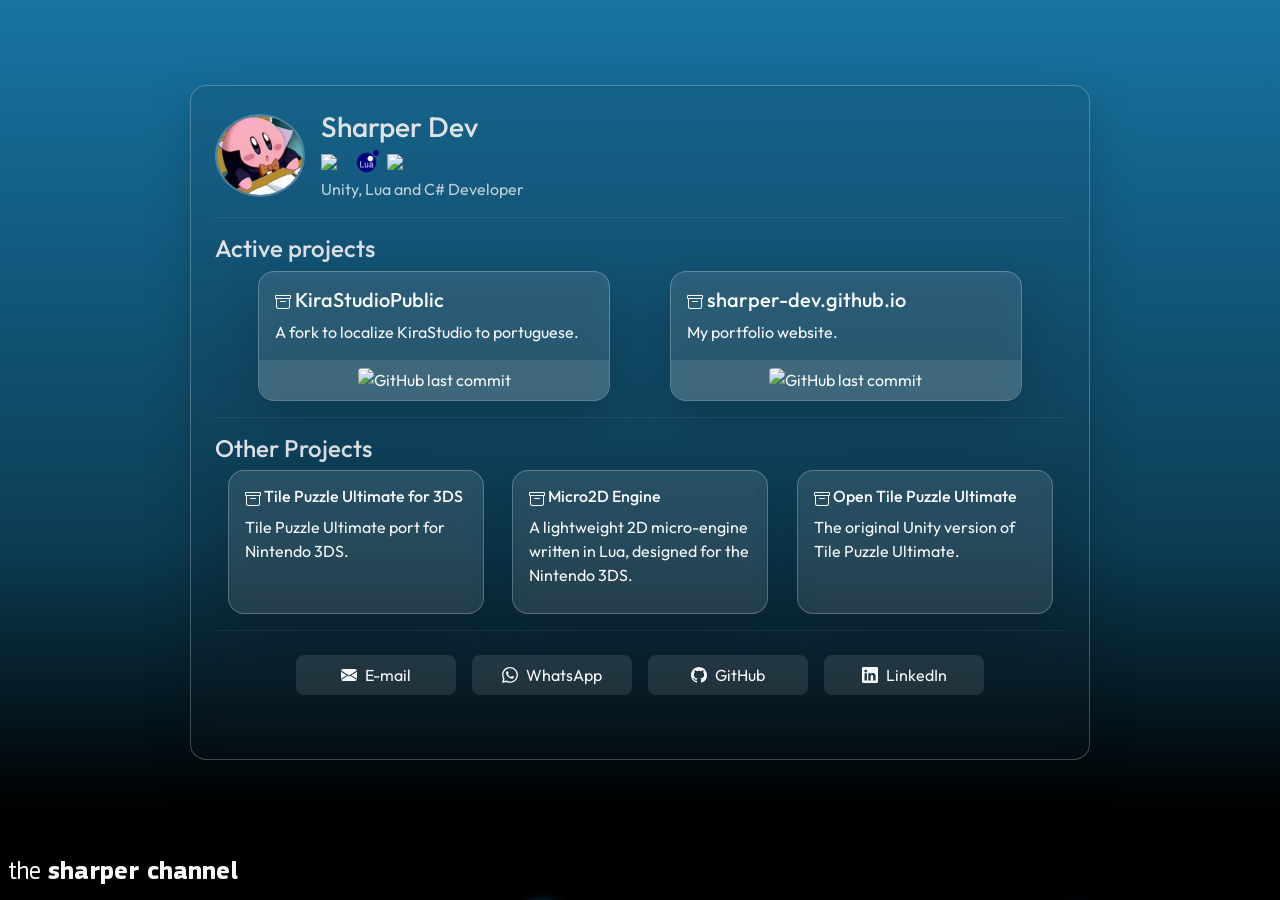
==== commit bb5f21c2: "Add footer and bio" ====
--- a/index.html
+++ b/index.html
@@ -12,6 +12,7 @@
 
   <link rel="shortcut icon" href="icon.png" type="image/x-icon" />
   <link rel="stylesheet" href="./css/style.css">
+  <link href="https://fonts.googleapis.com/css2?family=Outfit:wght@300;400;500;600;700&display=swap" rel="stylesheet">
   <script src="./js/language.js"></script>
 
   <link href="https://cdn.jsdelivr.net/npm/bootstrap@5.3.8/dist/css/bootstrap.min.css" rel="stylesheet" integrity="sha384-sRIl4kxILFvY47J16cr9ZwB07vP4J8+LH7qKQnuqkuIAvNWLzeN8tE5YBujZqJLB" crossorigin="anonymous">
@@ -35,20 +36,155 @@
         <div class="bubble" style="--size: 55px; --left: 82%; --duration: 11s; --delay: 2.7s;"></div>
         <div class="bubble" style="--size: 18px; --left: 95%; --duration: 4.8s; --delay: 1.2s;"></div>
     </div>
-    <main class="flex-grow-1 d-flex justify-content-center align-items-center">
-        <div class="container">
-              <div class="row">
-                <div class="col-8 mx-auto">
-                  <h1 class="text-center mt-3 rounded-5">
-                      Under Construction...
-                  </h1>
-                  <p class="lead justify-content-center pb-2 mt-5">
-                      This website is currently under construction.
-                      As an alternative, you can check out my <a href="https://github.com/Sharper-Dev">GitHub</a>.
-                  </p>
+    <main class="flex-grow-1 d-flex justify-content-center align-items-center global-font">
+        <!--Main card-->
+        <div class="card main-card glass-card w-75 bg-dark bg-opacity-10 border border-light border-opacity-25 rounded-4 shadow-lg">
+            <div class="card-body p-4">
+                <!--Card header-->
+                <div class="d-flex align-items-center gap-3">
+                    <img src="images/profile.png" alt="Profile Photo" class="rounded-circle border border-light border-opacity-25 border-2" width="90">
+                    <div class="d-flex flex-column">
+                        <h1 class="m-0 fs-3">Sharper Dev</h1>
+                        <div class="d-flex gap-2 align-items-center mt-1">
+                            <img src="images/Unity.png" class="sinemation" style="--delay: 0s;" width="25">
+                            <img src="images/lua.webp" class="sinemation" style="--delay: 0.3s;" width="25">
+                            <img src="images/csharp.png" class="sinemation" style="--delay: 0.5s;"width="25">
+                        </div>
+                        <p class="m-0 mt-1 text-light text-opacity-75 fs-6">Unity, Lua and C# Developer</p>
+                    </div>
                 </div>
-              </div>
+                <!--end Card Header-->
+                <hr class="border-light border-opacity-25">
+
+                <!--Active Projects-->
+                <div class="">
+                    <h2 class="fs-4 global-font">Active projects</h2>
+                    <div class="d-flex flex-wrap gap-3 align-items-center justify-content-evenly">
+                        <!--Project 1 Card-->
+                        <div class="card glass-card hover-card bg-light bg-opacity-10 border border-light border-opacity-25 rounded-4 shadow-lg overflow-hidden position-relative" style="width: 22rem; min-height: 8rem;">
+                            <a href="https://github.com/Sharper-Dev/KiraStudioPublic" target="_blank" class="link text-decoration-none text-light stretched-link d-flex flex-column h-100">
+                                <div class="card-body d-flex flex-column p-0">
+                                  <div class="p-3">
+                                      <h5 class="card-title"><svg xmlns="http://www.w3.org/2000/svg" width="16" height="16" fill="currentColor" class="bi bi-archive" viewBox="0 0 16 16">
+                                        <path d="M0 2a1 1 0 0 1 1-1h14a1 1 0 0 1 1 1v2a1 1 0 0 1-1 1v7.5a2.5 2.5 0 0 1-2.5 2.5h-9A2.5 2.5 0 0 1 1 12.5V5a1 1 0 0 1-1-1zm2 3v7.5A1.5 1.5 0 0 0 3.5 14h9a1.5 1.5 0 0 0 1.5-1.5V5zm13-3H1v2h14zM5 7.5a.5.5 0 0 1 .5-.5h5a.5.5 0 0 1 0 1h-5a.5.5 0 0 1-.5-.5"/>
+                                      </svg> KiraStudioPublic</h5>
+                                      <p class="card-text fs-6">A fork to localize KiraStudio to portuguese.</p>
+                                  </div>
+                                  <div class="mt-auto bg-white bg-opacity-10 py-2 px-3 d-flex align-items-center justify-content-center rounded-bottom-4">
+                                        <img class="rounded-1" alt="GitHub last commit" src="https://img.shields.io/github/last-commit/Sharper-Dev/KiraStudioPublic/main?style=for-the-badge&labelColor=2b3e50&color=e0e1dd">
+                                  </div>
+                                </div>
+                            </a>
+                        </div>
+                        <!--end Project 1 Card-->
+
+                        <!--Project 2 Card-->
+                        <div class="card glass-card hover-card bg-light bg-opacity-10 border border-light border-opacity-25 rounded-4 shadow-lg overflow-hidden position-relative" style="width: 22rem; min-height: 8rem;">
+                            <a href="https://github.com/Sharper-Dev/sharper-dev.github.io" target="_blank" class="link text-decoration-none text-light stretched-link d-flex flex-column h-100">
+                                <div class="card-body d-flex flex-column p-0">
+                                  <div class="p-3">
+                                      <h5 class="card-title"><svg xmlns="http://www.w3.org/2000/svg" width="16" height="16" fill="currentColor" class="bi bi-archive" viewBox="0 0 16 16">
+                                        <path d="M0 2a1 1 0 0 1 1-1h14a1 1 0 0 1 1 1v2a1 1 0 0 1-1 1v7.5a2.5 2.5 0 0 1-2.5 2.5h-9A2.5 2.5 0 0 1 1 12.5V5a1 1 0 0 1-1-1zm2 3v7.5A1.5 1.5 0 0 0 3.5 14h9a1.5 1.5 0 0 0 1.5-1.5V5zm13-3H1v2h14zM5 7.5a.5.5 0 0 1 .5-.5h5a.5.5 0 0 1 0 1h-5a.5.5 0 0 1-.5-.5"/>
+                                      </svg> sharper-dev.github.io</h5>
+                                      <p class="card-text">My portfolio website.</p>
+                                  </div>
+                                  <div class="mt-auto bg-white bg-opacity-10 py-2 px-3 d-flex align-items-center justify-content-center rounded-bottom-4">
+                                        <img class="rounded-1" alt="GitHub last commit" src="https://img.shields.io/github/last-commit/Sharper-Dev/sharper-dev.github.io/dev?style=for-the-badge&labelColor=2b3e50&color=e0e1dd">
+                                  </div>
+                                </div>
+                            </a>
+                        </div>
+                        <!--end Project 2 Card-->
+                    </div>
+                </div>
+                <!--end Active Projects-->
+                <hr class="border-light border-opacity-25">
+                <!--Other Projects-->
+                <div class="mt-3">
+                    <h2 class="fs-4 ">Other Projects</h2>
+                    <div class="d-flex flex-wrap gap-3 align-items-center justify-content-evenly">
+                        <!--Project 1 Card-->
+                        <div class="card glass-card hover-card bg-light bg-opacity-10 border border-light border-opacity-25 rounded-4 shadow-lg overflow-hidden position-relative" style="width: 16rem; min-height: 9rem;">
+                            <a href="https://github.com/Sharper-Dev/Tile-Puzzle-Ultimate-For-3DS" target="_blank" class="link text-decoration-none text-light stretched-link d-flex flex-column h-100">
+                                <div class="card-body d-flex flex-column p-0">
+                                  <div class="p-3">
+                                      <h5 class="card-title fs-6"><svg xmlns="http://www.w3.org/2000/svg" width="16" height="16" fill="currentColor" class="bi bi-archive" viewBox="0 0 16 16">
+                                        <path d="M0 2a1 1 0 0 1 1-1h14a1 1 0 0 1 1 1v2a1 1 0 0 1-1 1v7.5a2.5 2.5 0 0 1-2.5 2.5h-9A2.5 2.5 0 0 1 1 12.5V5a1 1 0 0 1-1-1zm2 3v7.5A1.5 1.5 0 0 0 3.5 14h9a1.5 1.5 0 0 0 1.5-1.5V5zm13-3H1v2h14zM5 7.5a.5.5 0 0 1 .5-.5h5a.5.5 0 0 1 0 1h-5a.5.5 0 0 1-.5-.5"/>
+                                      </svg> Tile Puzzle Ultimate for 3DS</h5>
+                                      <p class="card-text">Tile Puzzle Ultimate port for Nintendo 3DS.</p>
+                                  </div>
+                                </div>
+                            </a>
+                        </div>
+                        <!--end Project 1 Card-->
+                        
+                        <!--Project 2 Card-->
+                        <div class="card glass-card hover-card bg-light bg-opacity-10 border border-light border-opacity-25 rounded-4 shadow-lg overflow-hidden position-relative" style="width: 16rem; min-height: 9rem;">
+                            <a href="https://github.com/Sharper-Dev/Micro2D-Engine" target="_blank" class="link text-decoration-none text-light stretched-link d-flex flex-column h-100">
+                                <div class="card-body d-flex flex-column p-0">
+                                  <div class="p-3">
+                                      <h5 class="card-title fs-6"><svg xmlns="http://www.w3.org/2000/svg" width="16" height="16" fill="currentColor" class="bi bi-archive" viewBox="0 0 16 16">
+                                        <path d="M0 2a1 1 0 0 1 1-1h14a1 1 0 0 1 1 1v2a1 1 0 0 1-1 1v7.5a2.5 2.5 0 0 1-2.5 2.5h-9A2.5 2.5 0 0 1 1 12.5V5a1 1 0 0 1-1-1zm2 3v7.5A1.5 1.5 0 0 0 3.5 14h9a1.5 1.5 0 0 0 1.5-1.5V5zm13-3H1v2h14zM5 7.5a.5.5 0 0 1 .5-.5h5a.5.5 0 0 1 0 1h-5a.5.5 0 0 1-.5-.5"/>
+                                      </svg> Micro2D Engine</h5>
+                                      <p class="card-text">A lightweight 2D micro-engine written in Lua, designed for the Nintendo 3DS.</p>
+                                  </div>
+                                </div>
+                            </a>
+                        </div>
+                        <!--end Project 2 Card-->
+                        <!--Project 3 Card-->
+                        <div class="card glass-card hover-card bg-light bg-opacity-10 border border-light border-opacity-25 rounded-4 shadow-lg overflow-hidden position-relative" style="width: 16rem; min-height: 9rem;">
+                            <a href="https://github.com/Sharper-Dev/Open-Tile-Puzzle-Ultimate" target="_blank" class="link text-decoration-none text-light stretched-link d-flex flex-column h-100">
+                                <div class="card-body d-flex flex-column p-0">
+                                  <div class="p-3">
+                                      <h5 class="card-title fs-6"><svg xmlns="http://www.w3.org/2000/svg" width="16" height="16" fill="currentColor" class="bi bi-archive" viewBox="0 0 16 16">
+                                        <path d="M0 2a1 1 0 0 1 1-1h14a1 1 0 0 1 1 1v2a1 1 0 0 1-1 1v7.5a2.5 2.5 0 0 1-2.5 2.5h-9A2.5 2.5 0 0 1 1 12.5V5a1 1 0 0 1-1-1zm2 3v7.5A1.5 1.5 0 0 0 3.5 14h9a1.5 1.5 0 0 0 1.5-1.5V5zm13-3H1v2h14zM5 7.5a.5.5 0 0 1 .5-.5h5a.5.5 0 0 1 0 1h-5a.5.5 0 0 1-.5-.5"/>
+                                      </svg> Open Tile Puzzle Ultimate</h5>
+                                      <p class="card-text">The original Unity version of Tile Puzzle Ultimate.</p>
+                                  </div>
+                                </div>
+                            </a>
+                        </div>
+                        <!--end Project 3 Card-->
+                    </div>
+                </div>
+                <!--end Other Projects-->
+                <hr class="border-light border-opacity-25">
+                <!-- Card Footer / Contact Info -->
+                <div class="d-flex flex-wrap align-items-center justify-content-center gap-3 pt-2">
+                    <a href="mailto:contato@sharper.dev.br" class="link hover-card text-light text-decoration-none d-flex align-items-center justify-content-center gap-2 bg-white bg-opacity-10 px-3 py-2 rounded-3 hover-effect" style="width: 10rem;">
+                        <svg xmlns="http://www.w3.org/2000/svg" width="16" height="16" fill="currentColor" class="bi bi-envelope-fill" viewBox="0 0 16 16">
+                            <path d="M.05 3.555A2 2 0 0 1 2 2h12a2 2 0 0 1 1.95 1.555L8 8.414.05 3.555ZM0 4.697v7.104l5.803-3.558L0 4.697ZM6.761 8.83l-6.57 4.027A2 2 0 0 0 2 14h12a2 2 0 0 0 1.808-1.144l-6.57-4.027L8 9.586l-1.239-.756Zm3.436-.586L16 11.801V4.697l-5.803 3.547Z"/>
+                        </svg>
+                        <span class="fs-6">E-mail</span>
+                    </a>
+                    
+                    <a href="https://wa.me/+5511916385961" class="link hover-card text-light text-decoration-none d-flex align-items-center justify-content-center gap-2 bg-white bg-opacity-10 px-3 py-2 rounded-3 hover-effect" style="width: 10rem;">
+                        <svg xmlns="http://www.w3.org/2000/svg" width="16" height="16" fill="currentColor" class="bi bi-whatsapp" viewBox="0 0 16 16">
+                            <path d="M13.601 2.326A7.85 7.85 0 0 0 7.994 0C3.627 0 .068 3.558.064 7.926c0 1.399.366 2.76 1.057 3.965L0 16l4.204-1.102a7.933 7.933 0 0 0 3.79.965h.004c4.368 0 7.926-3.558 7.93-7.93A7.898 7.898 0 0 0 13.6 2.326zM7.994 14.521a6.573 6.573 0 0 1-3.356-.92l-.24-.144-2.494.654.666-2.433-.156-.251a6.56 6.56 0 0 1-1.007-3.505c0-3.626 2.957-6.584 6.591-6.584a6.56 6.56 0 0 1 4.66 1.931 6.557 6.557 0 0 1 1.928 4.66c-.004 3.639-2.961 6.592-6.592 6.592zm3.615-4.934c-.197-.099-1.17-.578-1.353-.646-.182-.065-.315-.099-.445.099-.133.197-.513.646-.627.775-.114.133-.232.148-.43.05-.197-.1-.836-.308-1.592-.985-.59-.525-.985-1.175-1.103-1.372-.114-.198-.012-.305.087-.403.089-.088.197-.232.296-.348.1-.113.133-.197.198-.33.065-.134.034-.248-.015-.347-.05-.099-.445-1.076-.612-1.47-.16-.389-.323-.335-.445-.34-.114-.007-.247-.007-.38-.007a.729.729 0 0 0-.529.247c-.182.198-.691.677-.691 1.654 0 .977.71 1.916.81 2.049.098.133 1.394 2.132 3.383 2.992.47.205.84.326 1.129.418.475.152.904.129 1.246.078.38-.058 1.171-.48 1.338-.943.164-.464.164-.86.114-.943-.049-.084-.182-.133-.38-.232z"/>
+                        </svg>
+                        <span class="fs-6">WhatsApp</span>
+                    </a>
+
+                    <a href="https://github.com/Sharper-Dev" class="link hover-card text-light text-decoration-none d-flex align-items-center justify-content-center gap-2 bg-white bg-opacity-10 px-3 py-2 rounded-3 hover-effect" style="width: 10rem;">
+                        <svg xmlns="http://www.w3.org/2000/svg" width="16" height="16" fill="currentColor" class="bi bi-github" viewBox="0 0 16 16">
+                            <path d="M8 0C3.58 0 0 3.58 0 8c0 3.54 2.29 6.53 5.47 7.59.4.07.55-.17.55-.38 0-.19-.01-.82-.01-1.49-2.01.37-2.53-.49-2.69-.94-.09-.23-.48-.94-.82-1.13-.28-.15-.68-.52-.01-.53.63-.01 1.08.58 1.23.82.72 1.21 1.87.87 2.33.66.07-.52.28-.87.51-1.07-1.78-.2-3.64-.89-3.64-3.95 0-.87.31-1.59.82-2.15-.08-.2-.36-1.02.08-2.12 0 0 .67-.22 2.2.82.64-.18 1.32-.27 2-.27.68 0 1.36.09 2 .27 1.53-1.04 2.2-.82 2.2-.82.44 1.1.16 1.92.08 2.12.51.56.82 1.27.82 2.15 0 
+                            3.07-1.87 3.75-3.65 3.95.29.25.54.73.54 1.48 0 1.07-.01 1.93-.01 2.2 0 .21.15.46.55.38A8.012 8.012 0 0 0 16 8c0-4.42-3.58-8-8-8z"/>
+                        </svg>
+                        <span class="fs-6">GitHub</span>
+                    </a>
+
+                    <a href="https://www.linkedin.com/in/sharperdev/" class="link hover-card text-light text-decoration-none d-flex align-items-center justify-content-center gap-2 bg-white bg-opacity-10 px-3 py-2 rounded-3 hover-effect" style="width: 10rem;">
+                        <svg xmlns="http://www.w3.org/2000/svg" width="16" height="16" fill="currentColor" class="bi bi-linkedin" viewBox="0 0 16 16">
+                            <path d="M0 1.146C0 .513.526 0 1.175 0h13.65C15.474 0 16 .513 16 1.146v13.708c0 .633-.526 1.146-1.175 1.146H1.175C.526 16 0 15.487 0 14.854V1.146zm4.943 12.248V6.169H2.542v7.225h2.401zm-1.2-8.212c.837 0 1.358-.554 1.358-1.248-.015-.709-.52-1.248-1.342-1.248-.822 0-1.359.54-1.359 1.248 0 .694.521 1.248 1.327 1.248h.016zm4.908 8.212V9.359c0-.216.016-.432.08-.586.173-.431.568-.878 1.232-.878.869 0 1.216.662 1.216 1.634v3.865h2.401V9.25c0-2.22-1.184-3.252-2.764-3.252-1.274 0-1.845.7-2.165 1.193v.025h-.016a5.54 5.54 0 0 1 .016-.025V6.169h-2.4c.03.678 0 7.225 0 7.225h2.4z"/>
+                        </svg>
+                        <span class="fs-6">LinkedIn</span>
+                    </a>
+                </div>
+                <!-- end Card Footer / Contact Info -->
             </div>
+        </div>
+        <!--end Main card-->
     </main>
 
     <footer class="py-2">
@@ -56,4 +192,4 @@
     </footer>
 </body>
 
-</html>
+</html>
--- a/css/style.css
+++ b/css/style.css
@@ -25,18 +25,22 @@
     -webkit-backdrop-filter: blur(12px);
 }
 
-.project-card {
+.global-font {
+    font-family: 'Outfit', sans-serif;
+}
+
+.hover-card {
     transition: transform 0.3s ease, box-shadow 0.3s ease, background-color 0.3s ease;    
 }
 
-.project-link {
-    cursor: url('../cursors/wii_cursor_open.cur'), pointer;
+.link {
+    cursor: url('../cursors/wii_cursor_blue.cur'), pointer;
 }
 
-.project-card:hover {
+.hover-card:hover {
     transform: scale(1.02);
-    transform: translateY(-5px); /* Move o card levemente para cima */
-        box-shadow: 0 1rem 3rem rgba(0, 0, 0, 0.3) !important; /* Aumenta a sombra */
+    transform: translateY(-5px);
+        box-shadow: 0 1rem 3rem rgba(0, 0, 0, 0.3) !important;
         background-color: rgba(255, 255, 255, 0.15) !important;
 }
 .profile-img {
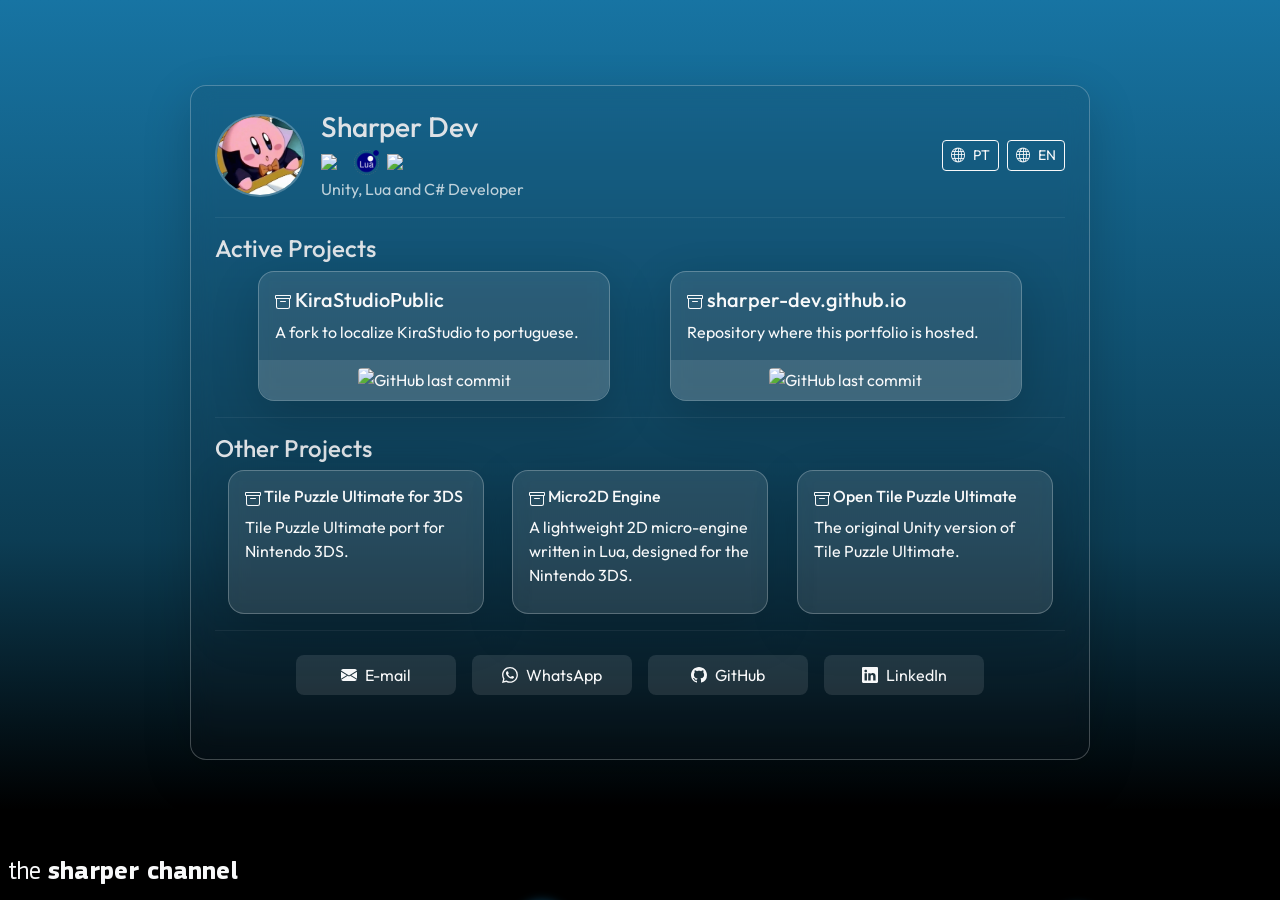
==== commit 1a88d835: "Add English and Portuguese translations" ====
--- a/index.html
+++ b/index.html
@@ -3,21 +3,37 @@
 <html lang="pt-br" data-bs-theme="dark">
 
 <head>
-  <title>the sharper channel</title>
-  <meta charset="UTF-8"/>
-  <meta name="description" content="Sharper Dev Portfolio">
-  <meta name="keywords" content="Guilherme Sena, SharperDev, Sharper-Dev, Game Dev, Unity, C#, Desenvolvedor de Jogos, Blender, FamiStudio, Lua">
-  <meta name="author" content="Guilherme Sena (SharperDev)">
-  <meta name="viewport" content="width=device-width, initial-scale=1.0" />
-
-  <link rel="shortcut icon" href="icon.png" type="image/x-icon" />
-  <link rel="stylesheet" href="./css/style.css">
-  <link href="https://fonts.googleapis.com/css2?family=Outfit:wght@300;400;500;600;700&display=swap" rel="stylesheet">
-  <script src="./js/language.js"></script>
-
-  <link href="https://cdn.jsdelivr.net/npm/bootstrap@5.3.8/dist/css/bootstrap.min.css" rel="stylesheet" integrity="sha384-sRIl4kxILFvY47J16cr9ZwB07vP4J8+LH7qKQnuqkuIAvNWLzeN8tE5YBujZqJLB" crossorigin="anonymous">
-  <script src="https://cdn.jsdelivr.net/npm/bootstrap@5.3.8/dist/js/bootstrap.bundle.min.js" integrity="sha384-FKyoEForCGlyvwx9Hj09JcYn3nv7wiPVlz7YYwJrWVcXK/BmnVDxM+D2scQbITxI" crossorigin="anonymous"></script>
-  <link rel="stylesheet" href="https://cdn.jsdelivr.net/npm/bootstrap-icons@1.11.1/font/bootstrap-icons.css" />
+    <title>the sharper channel</title>
+    <meta charset="UTF-8"/>
+    <meta name="viewport" content="width=device-width, initial-scale=1.0"/>
+  
+    <meta name="description" content="The Sharper Dev Channel. See the active projects and other projects.">
+    <meta name="keywords" content="Guilherme Sena, SharperDev, Sharper-Dev, Game Dev, Unity, C#, Desenvolvedor de Jogos, Lua, Brasil, Brazil, Nintendo 3DS">
+    <meta name="author" content="Guilherme Sena (SharperDev)">
+    <meta name="robots" content="index, follow">
+
+    <meta property="og:type" content="website">
+    <meta property="og:url" content="https://sharper.dev.br/">
+    <meta property="og:title" content="Sharper Dev | Game & Software Developer">
+    <meta property="og:description" content="Explore active projects and games in Unity, C#, and Lua developed by Guilherme Sena (Sharper Dev).">
+    <meta property="og:image" content="https://sharper.dev.br/images/profile.png">
+        
+    <meta name="twitter:card" content="summary_large_image">
+    <meta name="twitter:title" content="Sharper Dev | Game & Software Developer">
+    <meta name="twitter:description" content="Game and software development portfolio featuring Unity, C#, and Lua projects.">
+    <meta name="twitter:image" content="https://sharper.dev.br/images/profile.png">
+      
+    <meta name="theme-color" content="#0d253f">      
+
+    <link rel="shortcut icon" href="icon.png" type="image/x-icon"/>
+    <link rel="stylesheet" href="./css/style.css">
+    <link rel="stylesheet" href="./css/fonts.css">
+    <link rel="stylesheet" href="./css/animations.css">
+
+    <link href="https://cdn.jsdelivr.net/npm/bootstrap@5.3.8/dist/css/bootstrap.min.css" rel="stylesheet" integrity="sha384-sRIl4kxILFvY47J16cr9ZwB07vP4J8+LH7qKQnuqkuIAvNWLzeN8tE5YBujZqJLB" crossorigin="anonymous">
+    <script src="https://cdn.jsdelivr.net/npm/bootstrap@5.3.8/dist/js/bootstrap.bundle.min.js" integrity="sha384-FKyoEForCGlyvwx9Hj09JcYn3nv7wiPVlz7YYwJrWVcXK/BmnVDxM+D2scQbITxI" crossorigin="anonymous"></script>
+    <link rel="stylesheet" href="https://cdn.jsdelivr.net/npm/bootstrap-icons@1.11.1/font/bootstrap-icons.css" />
+    <script src="./js/lang.js"></script>
 </head>
 
 <body class="text-light d-flex flex-column min-vh-100 m-0 position-relative">
@@ -40,25 +56,38 @@
         <!--Main card-->
         <div class="card main-card glass-card w-75 bg-dark bg-opacity-10 border border-light border-opacity-25 rounded-4 shadow-lg">
             <div class="card-body p-4">
-                <!--Card header-->
-                <div class="d-flex align-items-center gap-3">
-                    <img src="images/profile.png" alt="Profile Photo" class="rounded-circle border border-light border-opacity-25 border-2" width="90">
-                    <div class="d-flex flex-column">
-                        <h1 class="m-0 fs-3">Sharper Dev</h1>
-                        <div class="d-flex gap-2 align-items-center mt-1">
-                            <img src="images/Unity.png" class="sinemation" style="--delay: 0s;" width="25">
-                            <img src="images/lua.webp" class="sinemation" style="--delay: 0.3s;" width="25">
-                            <img src="images/csharp.png" class="sinemation" style="--delay: 0.5s;"width="25">
-                        </div>
-                        <p class="m-0 mt-1 text-light text-opacity-75 fs-6">Unity, Lua and C# Developer</p>
-                    </div>
+            <!--Card header-->
+                <div class="d-flex flex-column flex-sm-row align-items-center justify-content-between gap-3">
+                    
+                    <div class="d-flex align-items-center gap-3 w-100">
+                        <img src="images/profile.png" alt="Profile Photo" class="rounded-circle border border-light border-opacity-25 border-2" width="90">
+                        <div class="d-flex flex-column">
+                            <h1 class="m-0 fs-3">Sharper Dev</h1>
+                            <div class="d-flex gap-2 align-items-center mt-1">
+                                <img src="images/Unity.png" class="sinemation" style="--delay: 0s;" width="25">
+                                <img src="images/lua.webp" class="sinemation" style="--delay: 0.3s;" width="25">
+                                <img src="images/csharp.png" class="sinemation" style="--delay: 0.5s;" width="25">
+                            </div>
+                            <p class="m-0 mt-1 text-light text-opacity-75 fs-6" data-i18n="bio">Unity, Lua and C# Developer</p>
+                        </div>
+                    </div>
+            
+                    <div class="d-flex gap-2 ms-sm-auto align-self-start align-self-sm-center">
+                        <button onclick="setLanguage('pt')" class="btn btn-outline-light btn-sm d-flex align-items-center gap-2">
+                            <i class="bi bi-globe"></i> PT
+                        </button>
+                        <button onclick="setLanguage('en')" class="btn btn-outline-light btn-sm d-flex align-items-center gap-2">
+                            <i class="bi bi-globe"></i> EN
+                        </button>
+                    </div>
+            
                 </div>
                 <!--end Card Header-->
                 <hr class="border-light border-opacity-25">
 
                 <!--Active Projects-->
                 <div class="">
-                    <h2 class="fs-4 global-font">Active projects</h2>
+                    <h2 class="fs-4 global-font" data-i18n="active-projects">Active projects</h2>
                     <div class="d-flex flex-wrap gap-3 align-items-center justify-content-evenly">
                         <!--Project 1 Card-->
                         <div class="card glass-card hover-card bg-light bg-opacity-10 border border-light border-opacity-25 rounded-4 shadow-lg overflow-hidden position-relative" style="width: 22rem; min-height: 8rem;">
@@ -68,7 +97,7 @@
                                       <h5 class="card-title"><svg xmlns="http://www.w3.org/2000/svg" width="16" height="16" fill="currentColor" class="bi bi-archive" viewBox="0 0 16 16">
                                         <path d="M0 2a1 1 0 0 1 1-1h14a1 1 0 0 1 1 1v2a1 1 0 0 1-1 1v7.5a2.5 2.5 0 0 1-2.5 2.5h-9A2.5 2.5 0 0 1 1 12.5V5a1 1 0 0 1-1-1zm2 3v7.5A1.5 1.5 0 0 0 3.5 14h9a1.5 1.5 0 0 0 1.5-1.5V5zm13-3H1v2h14zM5 7.5a.5.5 0 0 1 .5-.5h5a.5.5 0 0 1 0 1h-5a.5.5 0 0 1-.5-.5"/>
                                       </svg> KiraStudioPublic</h5>
-                                      <p class="card-text fs-6">A fork to localize KiraStudio to portuguese.</p>
+                                      <p class="card-text fs-6" data-i18n="active-project1-description">A fork to localize KiraStudio to portuguese.</p>
                                   </div>
                                   <div class="mt-auto bg-white bg-opacity-10 py-2 px-3 d-flex align-items-center justify-content-center rounded-bottom-4">
                                         <img class="rounded-1" alt="GitHub last commit" src="https://img.shields.io/github/last-commit/Sharper-Dev/KiraStudioPublic/main?style=for-the-badge&labelColor=2b3e50&color=e0e1dd">
@@ -86,7 +115,7 @@
                                       <h5 class="card-title"><svg xmlns="http://www.w3.org/2000/svg" width="16" height="16" fill="currentColor" class="bi bi-archive" viewBox="0 0 16 16">
                                         <path d="M0 2a1 1 0 0 1 1-1h14a1 1 0 0 1 1 1v2a1 1 0 0 1-1 1v7.5a2.5 2.5 0 0 1-2.5 2.5h-9A2.5 2.5 0 0 1 1 12.5V5a1 1 0 0 1-1-1zm2 3v7.5A1.5 1.5 0 0 0 3.5 14h9a1.5 1.5 0 0 0 1.5-1.5V5zm13-3H1v2h14zM5 7.5a.5.5 0 0 1 .5-.5h5a.5.5 0 0 1 0 1h-5a.5.5 0 0 1-.5-.5"/>
                                       </svg> sharper-dev.github.io</h5>
-                                      <p class="card-text">My portfolio website.</p>
+                                      <p class="card-text" data-i18n="active-project2-description">My portfolio website.</p>
                                   </div>
                                   <div class="mt-auto bg-white bg-opacity-10 py-2 px-3 d-flex align-items-center justify-content-center rounded-bottom-4">
                                         <img class="rounded-1" alt="GitHub last commit" src="https://img.shields.io/github/last-commit/Sharper-Dev/sharper-dev.github.io/dev?style=for-the-badge&labelColor=2b3e50&color=e0e1dd">
@@ -101,7 +130,7 @@
                 <hr class="border-light border-opacity-25">
                 <!--Other Projects-->
                 <div class="mt-3">
-                    <h2 class="fs-4 ">Other Projects</h2>
+                    <h2 class="fs-4" data-i18n="other-projects">Other Projects</h2>
                     <div class="d-flex flex-wrap gap-3 align-items-center justify-content-evenly">
                         <!--Project 1 Card-->
                         <div class="card glass-card hover-card bg-light bg-opacity-10 border border-light border-opacity-25 rounded-4 shadow-lg overflow-hidden position-relative" style="width: 16rem; min-height: 9rem;">
@@ -111,7 +140,7 @@
                                       <h5 class="card-title fs-6"><svg xmlns="http://www.w3.org/2000/svg" width="16" height="16" fill="currentColor" class="bi bi-archive" viewBox="0 0 16 16">
                                         <path d="M0 2a1 1 0 0 1 1-1h14a1 1 0 0 1 1 1v2a1 1 0 0 1-1 1v7.5a2.5 2.5 0 0 1-2.5 2.5h-9A2.5 2.5 0 0 1 1 12.5V5a1 1 0 0 1-1-1zm2 3v7.5A1.5 1.5 0 0 0 3.5 14h9a1.5 1.5 0 0 0 1.5-1.5V5zm13-3H1v2h14zM5 7.5a.5.5 0 0 1 .5-.5h5a.5.5 0 0 1 0 1h-5a.5.5 0 0 1-.5-.5"/>
                                       </svg> Tile Puzzle Ultimate for 3DS</h5>
-                                      <p class="card-text">Tile Puzzle Ultimate port for Nintendo 3DS.</p>
+                                      <p class="card-text" data-i18n="other-project1-description">Tile Puzzle Ultimate port for Nintendo 3DS.</p>
                                   </div>
                                 </div>
                             </a>
@@ -126,7 +155,7 @@
                                       <h5 class="card-title fs-6"><svg xmlns="http://www.w3.org/2000/svg" width="16" height="16" fill="currentColor" class="bi bi-archive" viewBox="0 0 16 16">
                                         <path d="M0 2a1 1 0 0 1 1-1h14a1 1 0 0 1 1 1v2a1 1 0 0 1-1 1v7.5a2.5 2.5 0 0 1-2.5 2.5h-9A2.5 2.5 0 0 1 1 12.5V5a1 1 0 0 1-1-1zm2 3v7.5A1.5 1.5 0 0 0 3.5 14h9a1.5 1.5 0 0 0 1.5-1.5V5zm13-3H1v2h14zM5 7.5a.5.5 0 0 1 .5-.5h5a.5.5 0 0 1 0 1h-5a.5.5 0 0 1-.5-.5"/>
                                       </svg> Micro2D Engine</h5>
-                                      <p class="card-text">A lightweight 2D micro-engine written in Lua, designed for the Nintendo 3DS.</p>
+                                      <p class="card-text" data-i18n="other-project2-description">A lightweight 2D micro-engine written in Lua, designed for the Nintendo 3DS.</p>
                                   </div>
                                 </div>
                             </a>
@@ -140,7 +169,7 @@
                                       <h5 class="card-title fs-6"><svg xmlns="http://www.w3.org/2000/svg" width="16" height="16" fill="currentColor" class="bi bi-archive" viewBox="0 0 16 16">
                                         <path d="M0 2a1 1 0 0 1 1-1h14a1 1 0 0 1 1 1v2a1 1 0 0 1-1 1v7.5a2.5 2.5 0 0 1-2.5 2.5h-9A2.5 2.5 0 0 1 1 12.5V5a1 1 0 0 1-1-1zm2 3v7.5A1.5 1.5 0 0 0 3.5 14h9a1.5 1.5 0 0 0 1.5-1.5V5zm13-3H1v2h14zM5 7.5a.5.5 0 0 1 .5-.5h5a.5.5 0 0 1 0 1h-5a.5.5 0 0 1-.5-.5"/>
                                       </svg> Open Tile Puzzle Ultimate</h5>
-                                      <p class="card-text">The original Unity version of Tile Puzzle Ultimate.</p>
+                                      <p class="card-text" data-i18n="other-project3-description">The original Unity version of Tile Puzzle Ultimate.</p>
                                   </div>
                                 </div>
                             </a>
--- a/css/style.css
+++ b/css/style.css
@@ -1,18 +1,3 @@
-@font-face {
-	font-family: 'PFSquareSansPro';
-	src: url('../fonts/PFSquareSansPro-Regular.woff2') format('woff2');
-	font-weight: normal;
-    font-style: normal;
-    font-display: swap;
-}
-@font-face {
-	font-family: 'PFSquareSansProBold';
-	src: url('../fonts/PFSquareSansPro-Bold.woff2') format('woff2');
-	font-weight: normal;
-    font-style: normal;
-    font-display: swap;
-}
-
 body {
     cursor: url('../cursors/wii_cursor.cur'), default;
     background-attachment: fixed;
@@ -88,37 +73,8 @@
     animation-delay: var(--delay);
 }
 
-@keyframes rise {
-    0% {
-        transform: translateY(0) scale(1);
-        opacity: 0;
-    }
-    20% {
-        opacity: 0.6;
-    }
-    80% {
-        opacity: 0.6;
-    }
-    100% {
-        transform: translateY(-130vh) translateX(20px) scale(1.05);
-        opacity: 0;
-    }
-}
-
 .sinemation {
     transform: translateY(2px);
     animation: floating 3s infinite ease-in-out;
     animation-delay: var(--delay);
-}
-
-@keyframes floating {
-    0%{
-        transform: translateY(2px);
-    }
-    50% {
-        transform: translateY(-2px);
-    }
-    100% {
-        transform: translateY(2px);
-    }
-}
+}
--- a/css/fonts.css
+++ b/css/fonts.css
@@ -0,0 +1,16 @@
+@import url('https://fonts.googleapis.com/css2?family=Outfit:wght@300;400;500;600;700&display=swap');
+
+@font-face {
+	font-family: 'PFSquareSansPro';
+	src: url('../fonts/PFSquareSansPro-Regular.woff2') format('woff2');
+	font-weight: normal;
+    font-style: normal;
+    font-display: swap;
+}
+@font-face {
+	font-family: 'PFSquareSansProBold';
+	src: url('../fonts/PFSquareSansPro-Bold.woff2') format('woff2');
+	font-weight: normal;
+    font-style: normal;
+    font-display: swap;
+}
--- a/css/animations.css
+++ b/css/animations.css
@@ -0,0 +1,28 @@
+@keyframes rise {
+    0% {
+        transform: translateY(0) scale(1);
+        opacity: 0;
+    }
+    20% {
+        opacity: 0.6;
+    }
+    80% {
+        opacity: 0.6;
+    }
+    100% {
+        transform: translateY(-130vh) translateX(20px) scale(1.05);
+        opacity: 0;
+    }
+}
+
+@keyframes floating {
+    0%{
+        transform: translateY(2px);
+    }
+    50% {
+        transform: translateY(-2px);
+    }
+    100% {
+        transform: translateY(2px);
+    }
+}
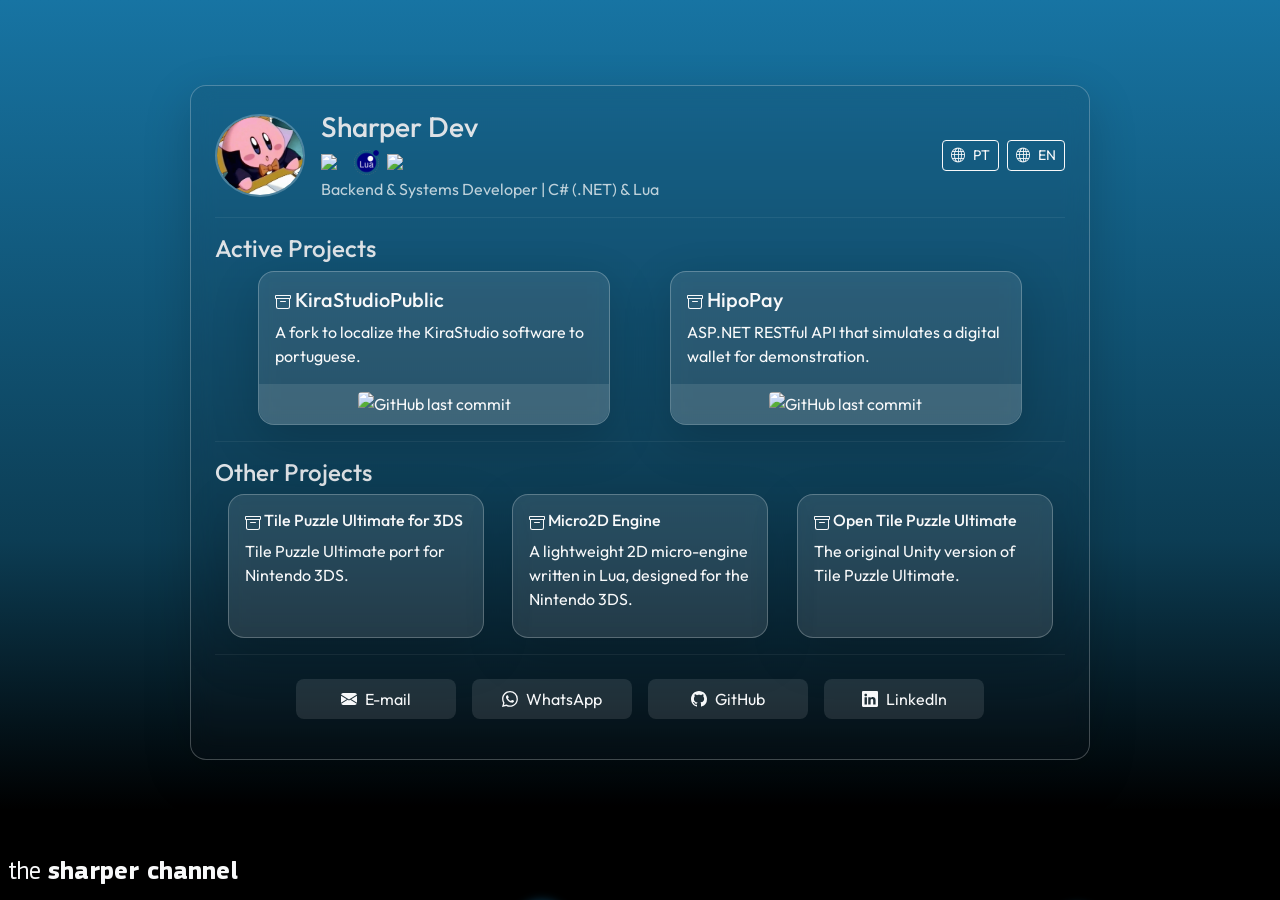
==== commit d13dc053: "Update portfolio bio and featured project Refresh the English and Portuguese bios and project descri" ====
--- a/index.html
+++ b/index.html
@@ -109,16 +109,16 @@
 
                         <!--Project 2 Card-->
                         <div class="card glass-card hover-card bg-light bg-opacity-10 border border-light border-opacity-25 rounded-4 shadow-lg overflow-hidden position-relative" style="width: 22rem; min-height: 8rem;">
-                            <a href="https://github.com/Sharper-Dev/sharper-dev.github.io" target="_blank" class="link text-decoration-none text-light stretched-link d-flex flex-column h-100">
+                            <a href="https://github.com/Sharper-Dev/HipoPay" target="_blank" class="link text-decoration-none text-light stretched-link d-flex flex-column h-100">
                                 <div class="card-body d-flex flex-column p-0">
                                   <div class="p-3">
                                       <h5 class="card-title"><svg xmlns="http://www.w3.org/2000/svg" width="16" height="16" fill="currentColor" class="bi bi-archive" viewBox="0 0 16 16">
                                         <path d="M0 2a1 1 0 0 1 1-1h14a1 1 0 0 1 1 1v2a1 1 0 0 1-1 1v7.5a2.5 2.5 0 0 1-2.5 2.5h-9A2.5 2.5 0 0 1 1 12.5V5a1 1 0 0 1-1-1zm2 3v7.5A1.5 1.5 0 0 0 3.5 14h9a1.5 1.5 0 0 0 1.5-1.5V5zm13-3H1v2h14zM5 7.5a.5.5 0 0 1 .5-.5h5a.5.5 0 0 1 0 1h-5a.5.5 0 0 1-.5-.5"/>
-                                      </svg> sharper-dev.github.io</h5>
-                                      <p class="card-text" data-i18n="active-project2-description">My portfolio website.</p>
+                                      </svg> HipoPay</h5>
+                                      <p class="card-text" data-i18n="active-project2-description">ASP.NET RESTful API that simulates a digital wallet for demonstration..</p>
                                   </div>
                                   <div class="mt-auto bg-white bg-opacity-10 py-2 px-3 d-flex align-items-center justify-content-center rounded-bottom-4">
-                                        <img class="rounded-1" alt="GitHub last commit" src="https://img.shields.io/github/last-commit/Sharper-Dev/sharper-dev.github.io/dev?style=for-the-badge&labelColor=2b3e50&color=e0e1dd">
+                                        <img class="rounded-1" alt="GitHub last commit" src="https://img.shields.io/github/last-commit/Sharper-Dev/HipoPay/dev?style=for-the-badge&labelColor=2b3e50&color=e0e1dd">
                                   </div>
                                 </div>
                             </a>
